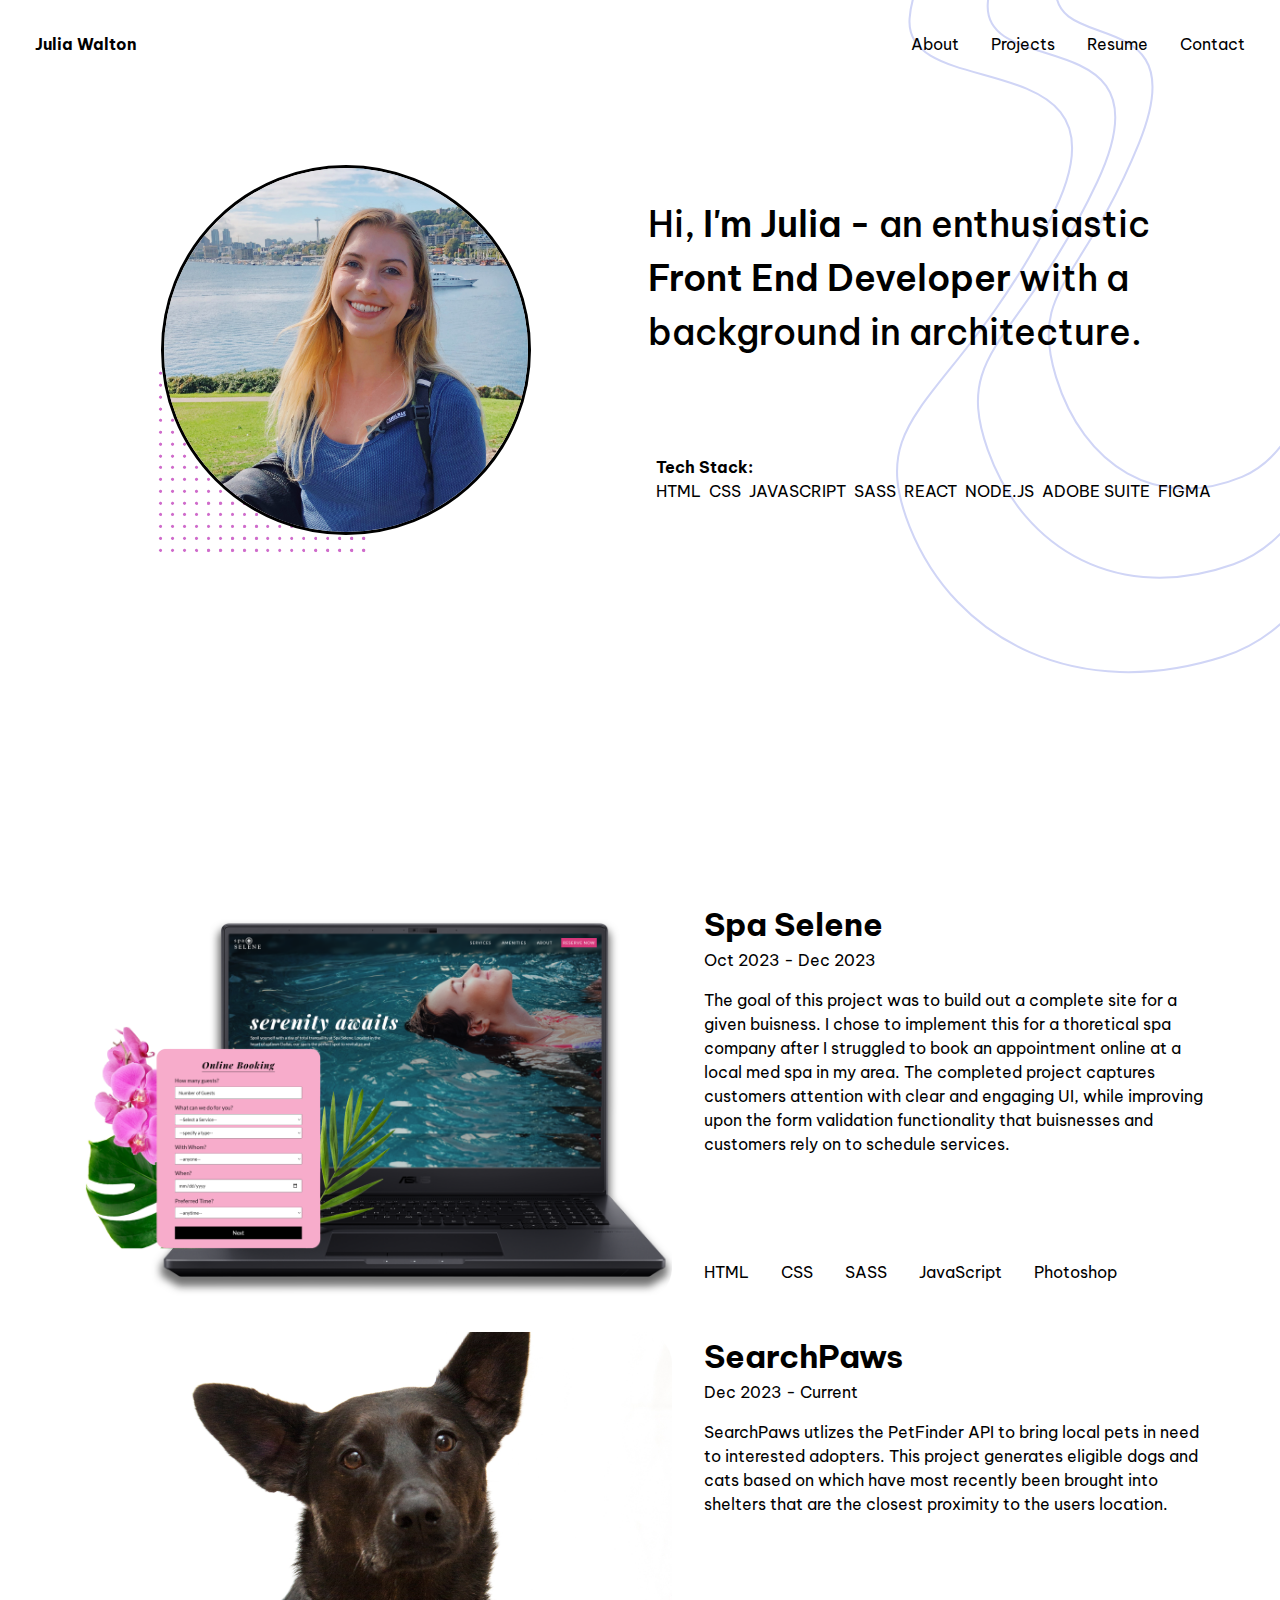
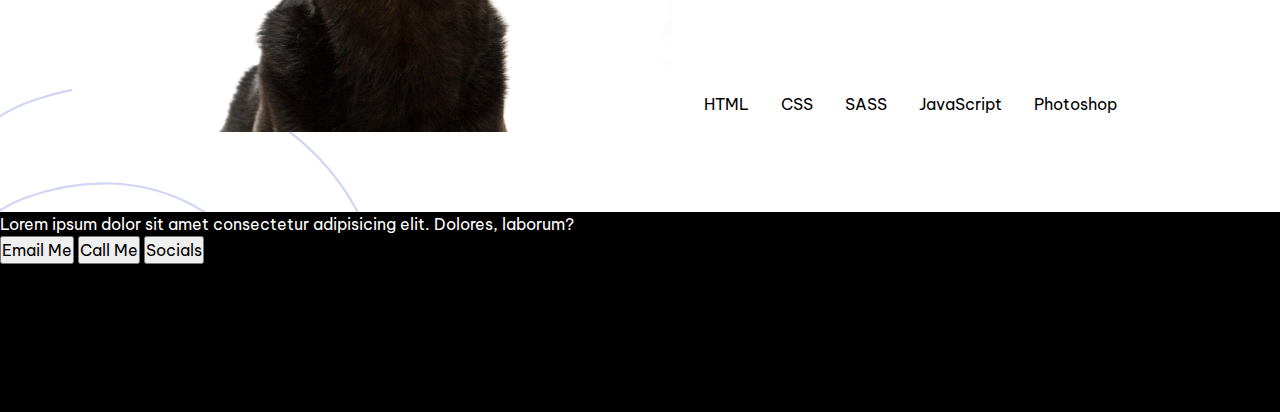
==== index.html @ bb6416da "updates to spa selene" ====
<!DOCTYPE html>
<html lang="en">
<head> 
    <meta charset="UTF-8">
    <meta name="viewport" content="width=device-width, initial-scale=1.0"> 
    <!-- favicon -->
    <link rel="icon"
        href="data:image/svg+xml,<svg xmlns=%22http://www.w3.org/2000/svg%22 viewBox=%220 0 100 100%22><text y=%22.9em%22 font-size=%2290%22>💠</text></svg>">

    <!-- style sheet -->
    <link rel="stylesheet" href="/css/styles.css">

    <!-- google fonts -->
    <link rel="preconnect" href="https://fonts.googleapis.com">
    <link rel="preconnect" href="https://fonts.gstatic.com" crossorigin>
    <link href="https://fonts.googleapis.com/css2?family=Be+Vietnam+Pro:wght@400;500;700&display=swap" rel="stylesheet">

    <!-- javascript -->
    <script defer src="script.js"></script>

    <title>Julia's Portfolio</title>
</head>
<body>
    <article class="welcome">
        <header>
            <section class="nav">
                    <a class="nav__resume-link" href="/index.html">Julia Walton</alt></a>
                    <!-- <nav class="primary-navigation"> -->
                        <ul role="list" class="nav-list">
                            <li><a href="/about.html">About</a></li>
                            <li><a href="/projects.html">Projects</a></li>
                            <li><a href="/resume.html">Resume</a></li>
                            <li><a href="mailto:hiitsjuliaw@gmail.com">Contact</a></li>
                        </ul>
                    <!-- </nav> -->
            </section>
        </header>
            <section class="intro">
                <div class="intro__text-content">
                    <h1 class="title">
                        Hi, <span>I'm Julia - </span>an enthusiastic <span>Front End Developer</span>
                        with a background in architecture.
                    </h1>
                </div>
                        <div class="intro__img">
                            <img class="avatar" src="images/profile-pic.JPG" alt="myavatar"
                            height='100%' width= '100%'>
                        </div>
                        <div class="intro__tech-stack">
                            <p class="sub-title">Tech Stack:</p>
                            <div class="intro__list">
                                <p>HTML</p>
                                <p>CSS</p>
                                <p>JAVASCRIPT</p>
                                <p>SASS</p>
                                <!-- <p>TAILWIND</p> -->
                                <p>REACT</p>
                                <p>NODE.JS</p>
                                <p>ADOBE SUITE</p>
                                <!-- <p>PHOTOSHOP</p>
                                <p>ILLUSTRATOR</p>
                                <p>INDESIGN</p> -->
                                <p>FIGMA</p>
                            </div>
                        </div>
                        <div class="sketch-snip">
                        </div>
                        
            </section>
            <div class="bg-img">
                <img src="images/pattern-bg.png" alt="">
            </div>
    </article>
        <main> 
        <article class="projects">
            <!-- <div class="grid-container"> -->
                    <a class="project one" href="/spa.html">
                        <div class="img-container one">
                            <!-- </a> -->
                        </div>
                        <div class="proj-desc one">
                            <!-- <a href="/spa-selene/spa.html"></a> -->
                            <div class="proj-desc-container">
                                <h2 class="proj-desc-title">Spa Selene</h2>
                                <p class="proj-desc-date">Oct 2023 - Dec 2023</p>
                            </div>
                            <div class="proj-desc-text">
                                <p class="summary">The goal of this project was to build out a complete site for a given buisness. I chose to implement this for a thoretical spa company after I struggled to book an appointment online at a local med spa in my area. The completed project captures customers attention with clear and engaging UI, while improving upon the form validation functionality that buisnesses and customers rely on to schedule services. </p>
                            </div>
                            <div class="proj-desc-tech-stack">
                                <div>HTML</div>
                                <div>CSS</div>
                                <div>SASS</div>
                                <div>JavaScript</div>
                                <div>Photoshop</div>
                            </div>
                        </div>
                    </a>
                <div class="project two">
                    <div class="img-container two">
                        <a href="/spa-selene/spa.html"></a>
                    </div>
                    <div class="proj-desc two">
                        <div class="proj-desc-container">
                            <h2 class="proj-desc-title">SearchPaws</h2>
                            <p class="proj-desc-date">Dec 2023 - Current</p>
                        </div>
                        <div class="proj-desc-text">
                            <p class="summary">SearchPaws utlizes the PetFinder API to bring local pets in need to interested adopters. This project generates eligible dogs and cats based on which have most recently been brought into shelters that are the closest proximity to the users location.
                            </p>
                        </div>
                        <div class="proj-desc-tech-stack">
                            <div>HTML</div>
                            <div>CSS</div>
                            <div>SASS</div>
                            <div>JavaScript</div>
                            <div>Photoshop</div>
                        </div>
                    </div>
                </div>
                <!-- <div class="project three">
                    
                </div>
                <div class="project four">
                </div> -->
            <!-- </div> -->
            </article>
    </main>
    <footer>
        <p>Lorem ipsum dolor sit amet consectetur adipisicing elit. Dolores, laborum?
        </p>
        <button>Email Me</button>
        <button>Call Me</button>
        <button>Socials</button>
    </footer>
    

</body>
</html>
---- css/styles.css ----
/*********************************/
/*********** CSS RESET ***********/
/*********************************/
/* Box sizing rules */
*,
*::before,
*::after {
  box-sizing: border-box;
}

/* Remove default margin and inherit fonts for inputs and buttons */
* {
  margin: 0;
  padding: 0;
  font: inherit;
}

/* Remove list styles on ul, ol elements with a list role, which suggests default styling will be removed */
ul[role=list],
ol[role=list] {
  list-style: none;
}

/* Set core root defaults */
html:focus-within {
  scroll-behavior: smooth;
}

/* Set core html defaults */
html,
body {
  width: 100%;
  margin: 0;
  padding: 0;
  background-size: cover;
  overflow: auto;
}

/* Set core body defaults */
body {
  text-rendering: optimizeSpeed;
  line-height: 1.5;
}

/* A elements that don't have a class get default styles */
a:not([class]) {
  text-decoration-skip-ink: auto;
}

/* Make images easier to work with */
img,
picture {
  width: 100%;
  display: block;
}

/* Remove all animations, transitions and smooth scroll for people that prefer not to see them */
@media (prefers-reduced-motion: reduce) {
  html:focus-within {
    scroll-behavior: auto;
  }
  *,
  *::before,
  *::after {
    animation-duration: 0.01ms !important;
    animation-iteration-count: 1 !important;
    transition-duration: 0.01ms !important;
    scroll-behavior: auto !important;
  }
}
/*********************************/
/************ GENERAL ************/
/*********************************/
body {
  font-family: "Be Vietnam Pro", serif;
  background-image: url("/images/bg-bottom.svg"), url("/images/bg-top.svg");
  background-size: 30%;
  background-position: left bottom, right top;
  background-repeat: no-repeat;
}

.bg-img {
  display: none;
}

/*** Works on common browsers ***/
::selection {
  background-color: rgb(176, 189, 230);
  color: #fff;
}

/*** Mozilla based browsers ***/
::-moz-selection {
  background-color: rgb(176, 189, 230);
  color: #fff;
}

/***For Other Browsers ***/
::-o-selection {
  background-color: rgb(176, 189, 230);
  color: #fff;
}

::-ms-selection {
  background-color: rgb(176, 189, 230);
  color: #fff;
}

/*** For Webkit ***/
::-webkit-selection {
  background-color: rgb(176, 189, 230);
  color: #fff;
}

/*********************************/
/************ WELCOME ************/
/*********************************/
.welcome {
  display: grid;
  grid-template-rows: auto 1fr;
  height: 100vh;
}

.nav {
  display: grid;
  grid-template-columns: 1fr 1fr;
  margin: 2rem 3rem;
  margin-inline: clamp(1rem, 0.6rem + 2vw, 3rem);
}

.nav-list {
  justify-self: flex-end;
  display: flex;
  gap: clamp(0.25rem, 4vw, 2rem);
}

a {
  text-decoration: none;
  color: inherit;
}

.nav__resume-link {
  font-weight: bold;
}

a:hover {
  text-decoration: underline;
}

.intro {
  display: grid;
  gap: 1rem;
  place-items: center;
  margin-top: 3rem;
  margin-top: clamp(3rem, 2.4rem + 3vw, 6rem);
  margin-inline: 2rem;
  margin-inline: clamp(2rem, 1.4rem + 3vw, 5rem);
}

.intro__img {
  max-width: 15.625rem;
  max-width: clamp(15.625rem, 13.125rem + 12.5vw, 28.125rem);
  border: 3px solid rgb(0, 0, 0);
  border-radius: 50%;
  aspect-ratio: 1/1;
  overflow: hidden;
  justify-self: center;
}

.avatar {
  object-fit: cover;
  scale: 1.3;
}

.title {
  font-weight: 500;
  font-size: clamp(2rem, 2.8vw, 3rem);
  text-align: center;
  /* padding-right: clamp(1rem, 3vw, 8rem); */
}

.title span {
  font-weight: 600;
}

.intro__tech-stack {
  margin-top: 1rem;
}

.sub-title {
  text-align: center;
  font-weight: bold;
}

.intro__list {
  display: flex;
  flex-wrap: wrap;
  gap: 0.5rem;
  justify-content: center;
}

@media (min-width: 1230px) {
  .intro {
    /* grid-template-columns: 1fr;
    grid-template-rows: .5fr 1fr;*/
    /* gap: clamp(2rem, 5vw, 5rem);  */
  }
  .intro__img {
    /* margin-left: clamp(2rem, 7vw, 5rem); */
  }
}
@media (min-width: 800px) {
  .intro {
    display: grid;
    grid-template-columns: 1fr 1fr;
    grid-template-rows: auto auto 1fr;
  }
  .intro__img {
    grid-column: 1/2;
    grid-row: 1/3;
  }
  .intro__list, .sub-title, .title {
    justify-content: start;
    text-align: start;
  }
  .bg-img {
    display: block;
    position: absolute;
    top: 200px;
    width: 12.5rem;
    width: clamp(12.5rem, 8.75rem + 18.75vw, 31.25rem);
    z-index: -5;
  }
}
/*********************************/
/************ PROJECTS ***********/
/*********************************/
.projects {
  display: grid;
  place-content: center;
  gap: 2rem;
  margin-inline: 2rem;
  max-width: 1200px;
  margin: 0 auto;
}

.project {
  display: grid;
  grid-template-rows: 400px 1fr;
  gap: 2rem;
  padding-inline: 2rem;
  max-width: 1400px;
}

.img-container.one {
  background-image: url("/images/spa-selene-coverphoto.png");
  width: 100%;
  height: 100%;
  background-position: center;
  background-size: cover;
}

.proj-desc {
  display: grid;
  grid-template-rows: auto auto 1fr auto;
  gap: 1rem;
  align-content: start;
}

.project.one:hover {
  text-decoration: none;
}
.project.one:hover .img-container {
  background-color: rgba(209, 209, 209, 0.2);
  background-blend-mode: multiply;
}
.project.one:hover .proj-desc-title {
  text-decoration: underline;
}

.proj-desc-title {
  font-size: 2rem;
  font-weight: bold;
}

.proj-desc-tech-stack {
  display: flex;
  gap: 2rem;
}

.proj-desc-tech-stack div {
  align-self: end;
}

@media (min-width: 800px) {
  .project {
    max-height: 400px;
    display: grid;
    grid-template-columns: 600px 1fr;
    height: 600px;
    grid-template-rows: 1fr;
  }
}
.img-container.two {
  background-image: url("/images/david-lezcano-m-Doa-GTrUw-unsplash.jpg");
  width: 100%;
  height: 100%;
  background-position: 20% 70%;
}

.img-container {
  background-size: cover;
  border-radius: 2rem;
}

.spa-selene {
  margin: 2rem 6rem;
  display: grid;
  gap: 2rem;
  place-items: center;
  font-size: 1.15rem;
}

.feature-title {
  font-size: 4rem;
  font-weight: bold;
  padding-bottom: 0.5rem;
}

.feature-heading-group {
  text-align: center;
}

.feature-link {
  padding: 0.5rem 1rem;
  background-color: rgb(0, 0, 0);
  border-radius: 0.5rem;
  font-weight: bold;
  color: white;
  letter-spacing: 1px;
}

.feature-link:hover {
  background-color: rgb(176, 189, 230);
  text-decoration: none;
}

.img-container {
  width: 1500px;
  height: 600px;
}

.screenshot-container {
  width: 490px;
  margin-left: 4rem;
  display: flex;
  gap: 1rem;
}

.screenshot-container2 {
  width: 660px;
  margin-left: 4rem;
}

.sketch-container {
  width: 90%;
  height: 150px;
  display: grid;
  gap: 1rem;
  margin: auto;
  grid-template-columns: repeat(6, 1fr);
}

.sketch-container > img {
  max-width: 100%;
  max-height: 100%;
  display: block;
  object-fit: contain;
}

.feature-img {
  width: 100%;
  height: 100%;
  object-fit: contain;
  display: block;
  object-position: center;
}

.feature-screenshot {
  width: 100%;
  height: 100%;
  object-fit: contain;
}

.feature-screenshot1 {
  max-height: 300px;
}

.feature-main-list {
  margin-left: 3rem;
  list-style-type: none;
  font-size: 1.2rem;
  font-weight: bold;
}

.feature-main-list > .feature-sub-list {
  margin-left: 3rem;
}

.feature-sub-list {
  margin-left: 6rem;
  font-size: 1.1rem;
  font-weight: normal;
}

.feature-writeup {
  max-width: 1400px;
  display: grid;
  gap: 2rem;
  background-color: rgba(255, 255, 255, 0.7);
  padding: 1rem 3rem;
}

.feature-heading2 {
  font-size: 2rem;
  font-weight: bold;
}

.feature-heading3 {
  font-size: 1.8rem;
  margin-left: 4rem;
  padding-bottom: 1rem;
}

.feature-desc {
  margin-left: 4rem;
}

.feature-heading4 {
  font-size: 1.5rem;
  margin-left: 1rem;
}

.video-container {
  display: grid;
  justify-content: center;
}

.about {
  max-width: 1200px;
  margin: auto;
  background-color: rgba(255, 255, 255, 0.829);
  color: black;
}

.about-wrapper {
  display: grid;
  gap: 5rem;
  grid-template-columns: 1fr 1fr;
  place-items: center;
}

.about-title {
  font-size: 2.5rem;
  margin-bottom: 1rem;
}

.carousel {
  width: 600px;
  height: 650px;
  position: relative;
}

.carousel ul {
  margin: 0;
  padding: 0;
  list-style-type: none;
}

.slide {
  position: absolute;
  inset: 0;
  opacity: 0;
  transition: 0.4s opacity ease-in-out;
  transition-delay: 0.4s;
}

s .slide > img {
  display: block;
  width: 100%;
  height: 100%;
  object-fit: cover;
  object-position: center;
}

.slide[data-active] {
  opacity: 1;
  z-index: 1;
  transition-delay: 0ms;
}

.carousel-button {
  z-index: 100;
}

.carousel-button:focus,
.carousel-button:hover {
  color: rgb(0, 0, 0);
  background-color: rgba(0, 0, 0, 0.5);
}

.resume {
  display: grid;
  place-items: center;
}

.resume-container {
  width: 700px;
  height: 860px;
}

.resume-img {
  width: 100%;
  height: 100%;
}

.resume .feature-link:hover {
  background-color: rgb(176, 189, 230);
}

footer {
  margin-top: 5rem;
  background-color: black;
  color: white;
  height: 200px;
}/*# sourceMappingURL=styles.css.map */
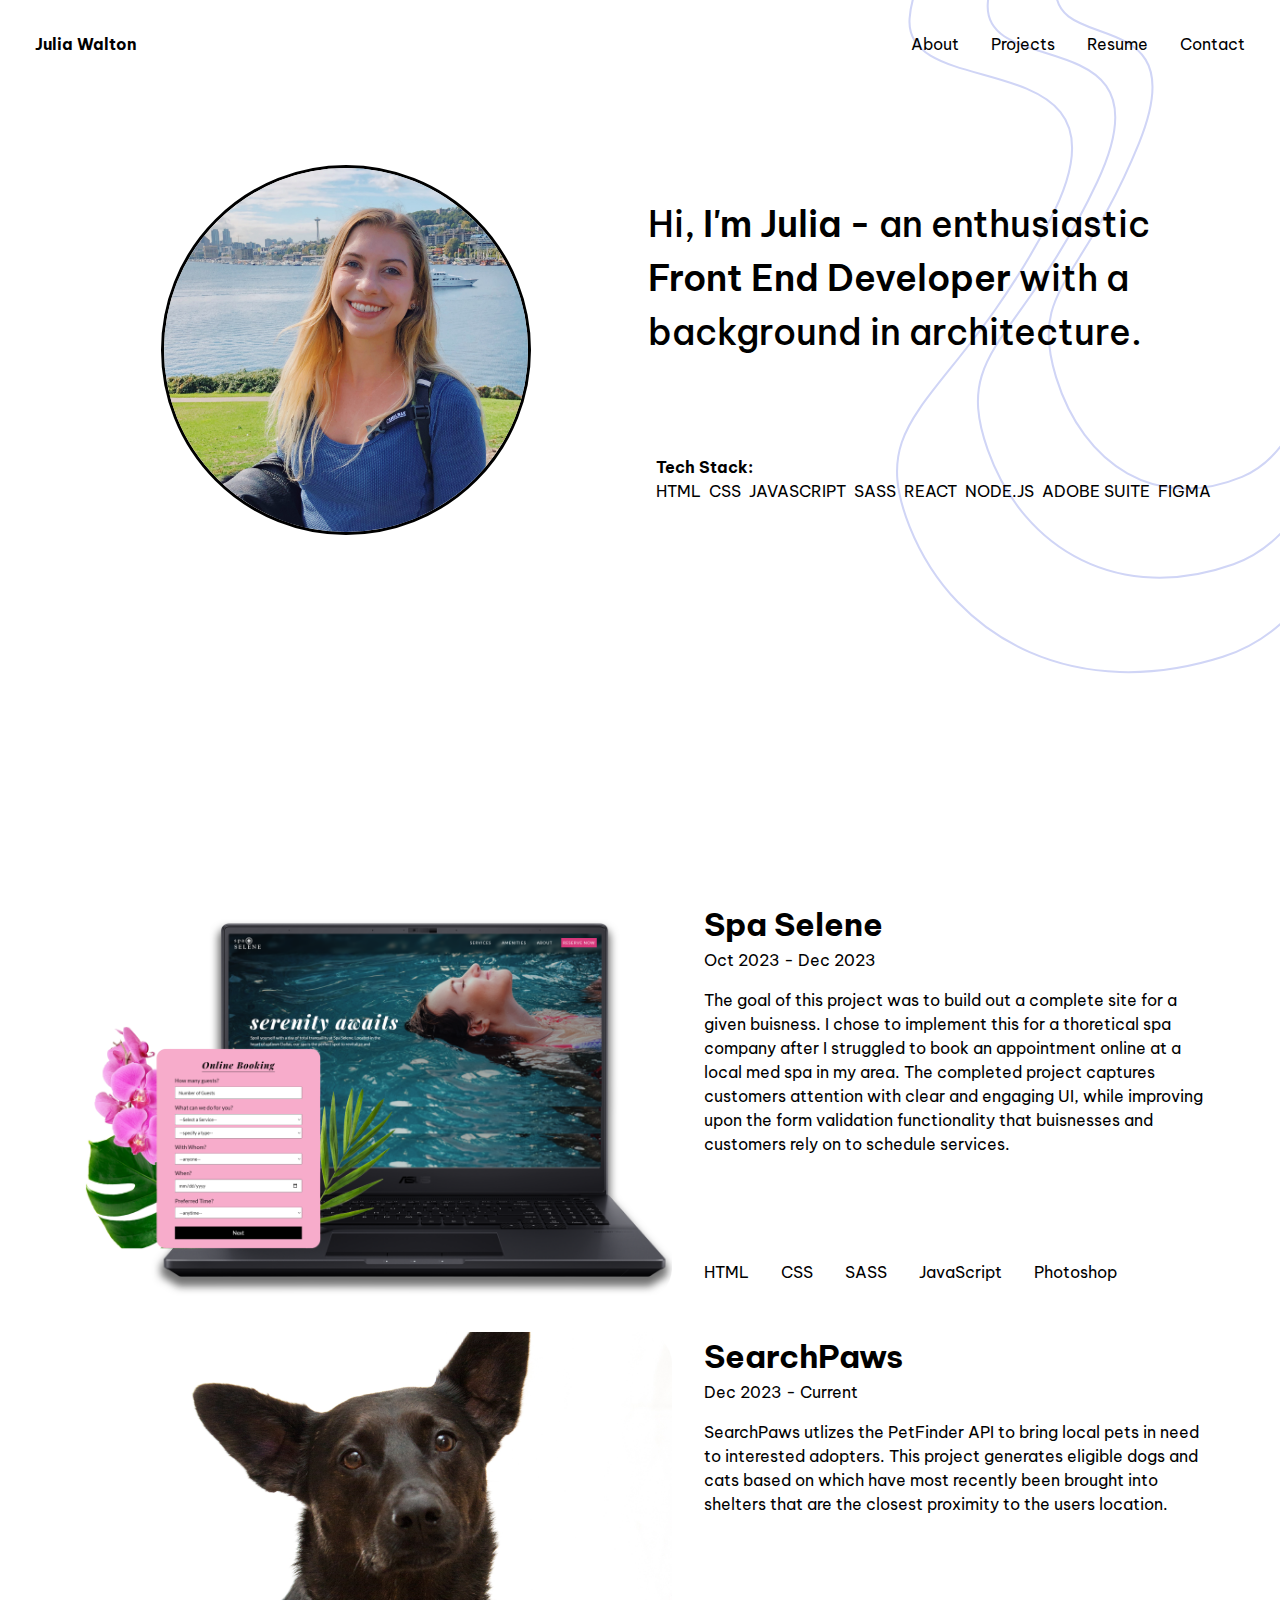
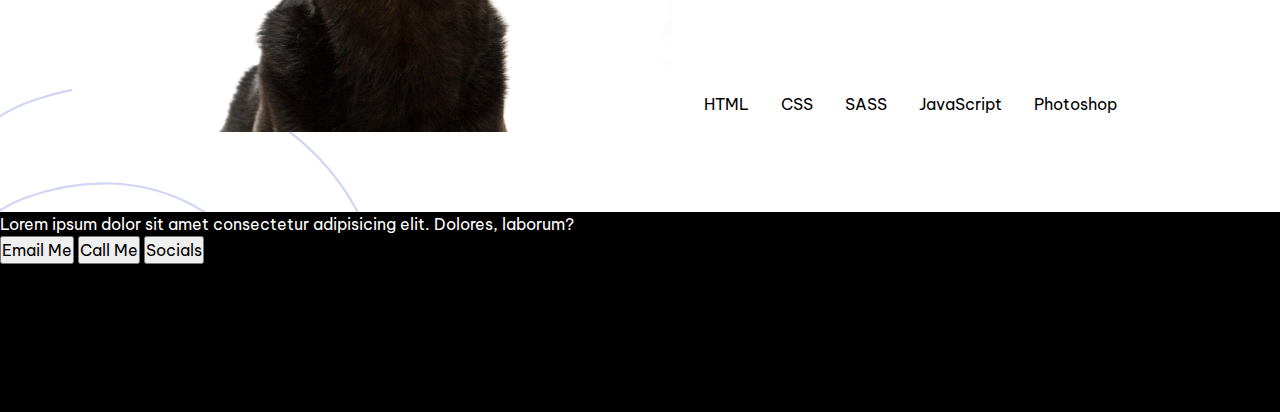
==== commit 02ba2326: "updates to about page" ====
--- a/index.html
+++ b/index.html
@@ -8,7 +8,7 @@
         href="data:image/svg+xml,<svg xmlns=%22http://www.w3.org/2000/svg%22 viewBox=%220 0 100 100%22><text y=%22.9em%22 font-size=%2290%22>💠</text></svg>">
 
     <!-- style sheet -->
-    <link rel="stylesheet" href="/css/styles.css">
+    <link rel="stylesheet" href="css/styles.css">
 
     <!-- google fonts -->
     <link rel="preconnect" href="https://fonts.googleapis.com">
@@ -24,12 +24,12 @@
     <article class="welcome">
         <header>
             <section class="nav">
-                    <a class="nav__resume-link" href="/index.html">Julia Walton</alt></a>
+                    <a class="nav__resume-link" href="index.html">Julia Walton</alt></a>
                     <!-- <nav class="primary-navigation"> -->
                         <ul role="list" class="nav-list">
-                            <li><a href="/about.html">About</a></li>
-                            <li><a href="/projects.html">Projects</a></li>
-                            <li><a href="/resume.html">Resume</a></li>
+                            <li><a href="about.html">About</a></li>
+                            <li><a href="projects.html">Projects</a></li>
+                            <li><a href="resume.html">Resume</a></li>
                             <li><a href="mailto:hiitsjuliaw@gmail.com">Contact</a></li>
                         </ul>
                     <!-- </nav> -->
@@ -68,13 +68,13 @@
                         
             </section>
             <div class="bg-img">
-                <img src="images/pattern-bg.png" alt="">
+                <!-- <img src="images/pattern-bg.png" alt=""> -->
             </div>
     </article>
         <main> 
         <article class="projects">
             <!-- <div class="grid-container"> -->
-                    <a class="project one" href="/spa.html">
+                    <a class="project one" href="spa.html">
                         <div class="img-container one">
                             <!-- </a> -->
                         </div>
@@ -98,7 +98,7 @@
                     </a>
                 <div class="project two">
                     <div class="img-container two">
-                        <a href="/spa-selene/spa.html"></a>
+                        <a href="spa-selene/spa.html"></a>
                     </div>
                     <div class="proj-desc two">
                         <div class="proj-desc-container">
--- a/css/styles.css
+++ b/css/styles.css
@@ -73,7 +73,7 @@
 /*********************************/
 body {
   font-family: "Be Vietnam Pro", serif;
-  background-image: url("/images/bg-bottom.svg"), url("/images/bg-top.svg");
+  background-image: url("../images/bg-bottom.svg"), url("../images/bg-top.svg");
   background-size: 30%;
   background-position: left bottom, right top;
   background-repeat: no-repeat;
@@ -253,7 +253,7 @@
 }
 
 .img-container.one {
-  background-image: url("/images/spa-selene-coverphoto.png");
+  background-image: url("../images/spa-selene-coverphoto.png");
   width: 100%;
   height: 100%;
   background-position: center;
@@ -302,7 +302,7 @@
   }
 }
 .img-container.two {
-  background-image: url("/images/david-lezcano-m-Doa-GTrUw-unsplash.jpg");
+  background-image: url("../images/david-lezcano-m-Doa-GTrUw-unsplash.jpg");
   width: 100%;
   height: 100%;
   background-position: 20% 70%;
@@ -446,6 +446,17 @@
   justify-content: center;
 }
 
+.about-img-container {
+  width: 600px;
+  height: 650px;
+}
+
+.img1 {
+  width: 100%;
+  height: 100%;
+  object-fit: cover;
+}
+
 .about {
   max-width: 1200px;
   margin: auto;
@@ -463,50 +474,6 @@
 .about-title {
   font-size: 2.5rem;
   margin-bottom: 1rem;
-}
-
-.carousel {
-  width: 600px;
-  height: 650px;
-  position: relative;
-}
-
-.carousel ul {
-  margin: 0;
-  padding: 0;
-  list-style-type: none;
-}
-
-.slide {
-  position: absolute;
-  inset: 0;
-  opacity: 0;
-  transition: 0.4s opacity ease-in-out;
-  transition-delay: 0.4s;
-}
-
-s .slide > img {
-  display: block;
-  width: 100%;
-  height: 100%;
-  object-fit: cover;
-  object-position: center;
-}
-
-.slide[data-active] {
-  opacity: 1;
-  z-index: 1;
-  transition-delay: 0ms;
-}
-
-.carousel-button {
-  z-index: 100;
-}
-
-.carousel-button:focus,
-.carousel-button:hover {
-  color: rgb(0, 0, 0);
-  background-color: rgba(0, 0, 0, 0.5);
 }
 
 .resume {
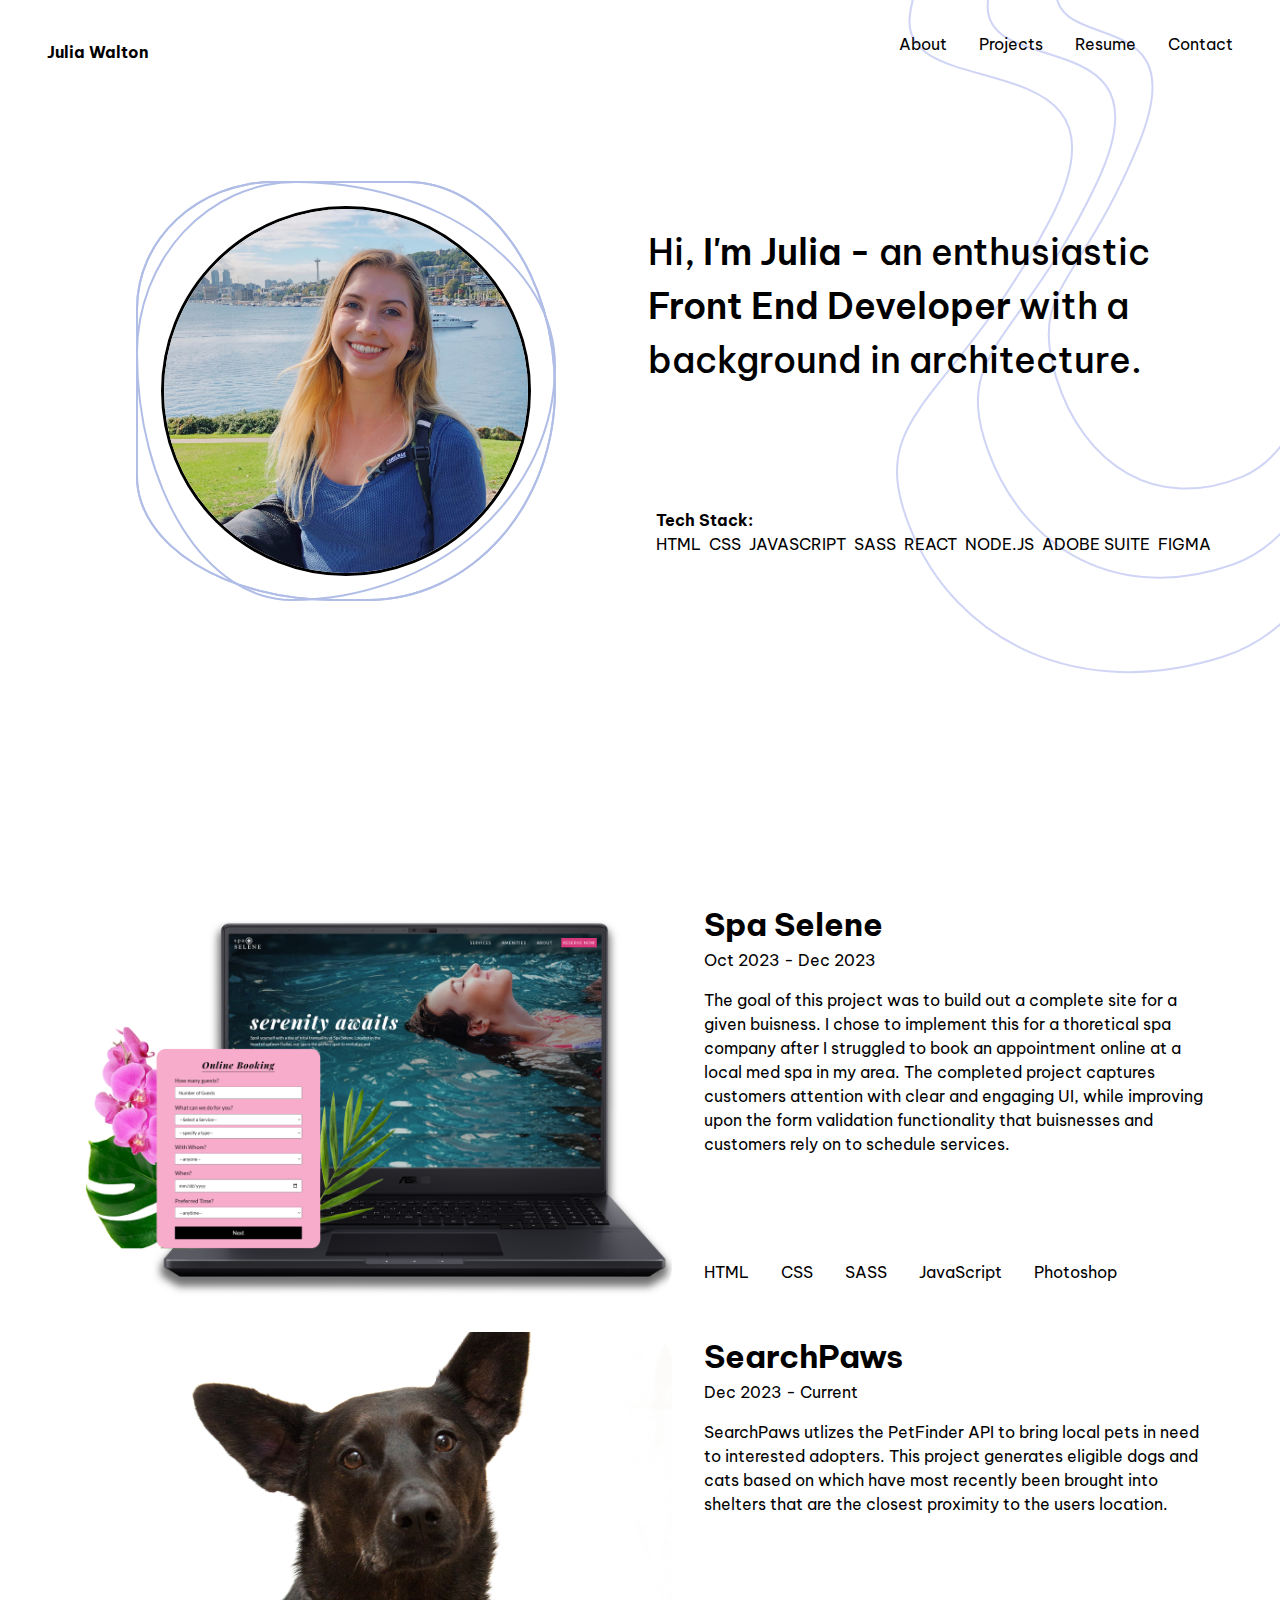
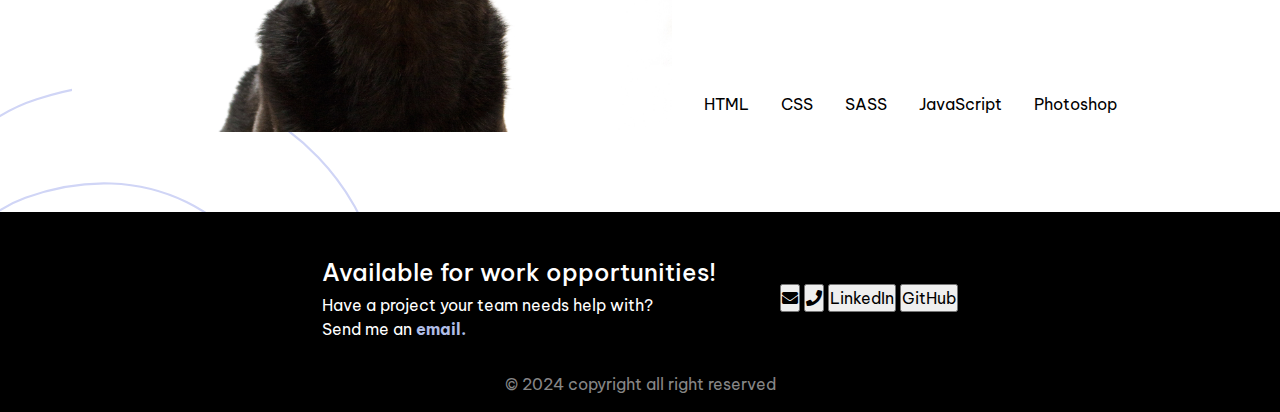
==== commit b500f810: "added footer" ====
--- a/index.html
+++ b/index.html
@@ -6,6 +6,9 @@
     <!-- favicon -->
     <link rel="icon"
         href="data:image/svg+xml,<svg xmlns=%22http://www.w3.org/2000/svg%22 viewBox=%220 0 100 100%22><text y=%22.9em%22 font-size=%2290%22>💠</text></svg>">
+
+    <!-- fontawesome -->
+    <link rel="stylesheet" href="https://cdnjs.cloudflare.com/ajax/libs/font-awesome/5.14.0/css/all.min.css" />
 
     <!-- style sheet -->
     <link rel="stylesheet" href="css/styles.css">
@@ -42,10 +45,15 @@
                         with a background in architecture.
                     </h1>
                 </div>
-                        <div class="intro__img">
+                    <div class="ring">
+                        <i style="--clr:#6699ff;"></i>
+                        <i style="--clr:#050563;"></i>
+                        <i style="--clr:rgb(176, 189, 230);"></i>
+                       <div class="intro__img"> 
                             <img class="avatar" src="images/profile-pic.JPG" alt="myavatar"
                             height='100%' width= '100%'>
                         </div>
+                    </div>
                         <div class="intro__tech-stack">
                             <p class="sub-title">Tech Stack:</p>
                             <div class="intro__list">
@@ -127,11 +135,23 @@
             </article>
     </main>
     <footer>
-        <p>Lorem ipsum dolor sit amet consectetur adipisicing elit. Dolores, laborum?
-        </p>
-        <button>Email Me</button>
-        <button>Call Me</button>
-        <button>Socials</button>
+        <div class="flexbox">
+            <div class="column">
+                <h1 class="title">Available for work opportunities!</h1>
+                <p>Have a project your team needs help with?</p>
+                <p>Send me an <a class="email-me" href="mailto:hiitsjuliaw@gmail.com">email.</a></p>
+            </div>
+            <div class="column">
+                <button><i class="fas fa-envelope"></i></button>
+                <button><i class="fas fa-phone"></i></button>
+                <button>LinkedIn</button>
+                <button>GitHub</button>
+            </div>
+        </div>
+        <!-- <div class="column"> -->
+        <p class="copyright">© 2024 copyright all right reserved</p>
+        <!-- </div> -->
+    
     </footer>
     
 
--- a/css/styles.css
+++ b/css/styles.css
@@ -131,7 +131,7 @@
 .nav-list {
   justify-self: flex-end;
   display: flex;
-  gap: clamp(0.25rem, 4vw, 2rem);
+  gap: clamp(0.25rem, 4vw, 0.5rem);
 }
 
 a {
@@ -139,12 +139,23 @@
   color: inherit;
 }
 
-.nav__resume-link {
-  font-weight: bold;
-}
-
 a:hover {
   text-decoration: underline;
+}
+
+.nav a {
+  padding: 0.5rem 0.75rem;
+}
+
+.nav__resume-link {
+  font-weight: bold;
+}
+
+.nav-list a:hover {
+  text-decoration: none;
+  background-color: black;
+  color: white;
+  border-radius: 0.5rem;
 }
 
 .intro {
@@ -165,6 +176,7 @@
   aspect-ratio: 1/1;
   overflow: hidden;
   justify-self: center;
+  z-index: 3;
 }
 
 .avatar {
@@ -199,23 +211,13 @@
   justify-content: center;
 }
 
-@media (min-width: 1230px) {
-  .intro {
-    /* grid-template-columns: 1fr;
-    grid-template-rows: .5fr 1fr;*/
-    /* gap: clamp(2rem, 5vw, 5rem);  */
-  }
-  .intro__img {
-    /* margin-left: clamp(2rem, 7vw, 5rem); */
-  }
-}
 @media (min-width: 800px) {
   .intro {
     display: grid;
     grid-template-columns: 1fr 1fr;
     grid-template-rows: auto auto 1fr;
   }
-  .intro__img {
+  .ring {
     grid-column: 1/2;
     grid-row: 1/3;
   }
@@ -232,6 +234,58 @@
     z-index: -5;
   }
 }
+.ring {
+  position: relative;
+  width: 420px;
+  height: 420px;
+  display: flex;
+  justify-content: center;
+  align-items: center;
+}
+
+.ring i {
+  position: absolute;
+  inset: 0;
+  border: 2px solid rgb(176, 189, 230);
+  transition: 0.5s;
+}
+
+.ring i:nth-child(1) {
+  border-radius: 38% 62% 63% 37%/41% 44% 56% 59%;
+  animation: animate 6s linear infinite;
+}
+
+.ring i:nth-child(2) {
+  border-radius: 41% 44% 56% 59%/38% 62% 63% 37%;
+  animation: animate 4s linear infinite;
+}
+
+.ring i:nth-child(3) {
+  border-radius: 41% 44% 56% 59%/38% 62% 63% 37%;
+  animation: animate2 10s linear infinite;
+}
+
+.ring:hover i {
+  border: 6px solid var(--clr);
+  filter: drop-shadow(0 0 20px var(--clr));
+}
+
+@keyframes animate {
+  0% {
+    transform: rotate(0deg);
+  }
+  100% {
+    transform: rotate(360deg);
+  }
+}
+@keyframes animate2 {
+  0% {
+    transform: rotate(360deg);
+  }
+  100% {
+    transform: rotate(0deg);
+  }
+}
 /*********************************/
 /************ PROJECTS ***********/
 /*********************************/
@@ -460,7 +514,7 @@
 .about {
   max-width: 1200px;
   margin: auto;
-  background-color: rgba(255, 255, 255, 0.829);
+  background-color: rgb(255, 255, 255);
   color: black;
 }
 
@@ -476,6 +530,10 @@
   margin-bottom: 1rem;
 }
 
+.about-description {
+  padding-bottom: 1rem;
+}
+
 .resume {
   display: grid;
   place-items: center;
@@ -497,7 +555,32 @@
 
 footer {
   margin-top: 5rem;
-  background-color: black;
-  color: white;
+  background-color: rgb(0, 0, 0);
+  color: rgb(255, 255, 255);
   height: 200px;
+  padding: 2rem 3rem 1rem;
+  display: grid;
+}
+
+.flexbox {
+  display: flex;
+  gap: 4rem;
+  justify-content: center;
+  align-items: center;
+}
+
+footer .title {
+  font-size: 1.5rem;
+  padding-bottom: 0.2rem;
+}
+
+.email-me {
+  font-weight: bold;
+  color: rgb(176, 189, 230);
+}
+
+.copyright {
+  color: rgba(255, 255, 255, 0.539);
+  justify-self: center;
+  align-self: end;
 }/*# sourceMappingURL=styles.css.map */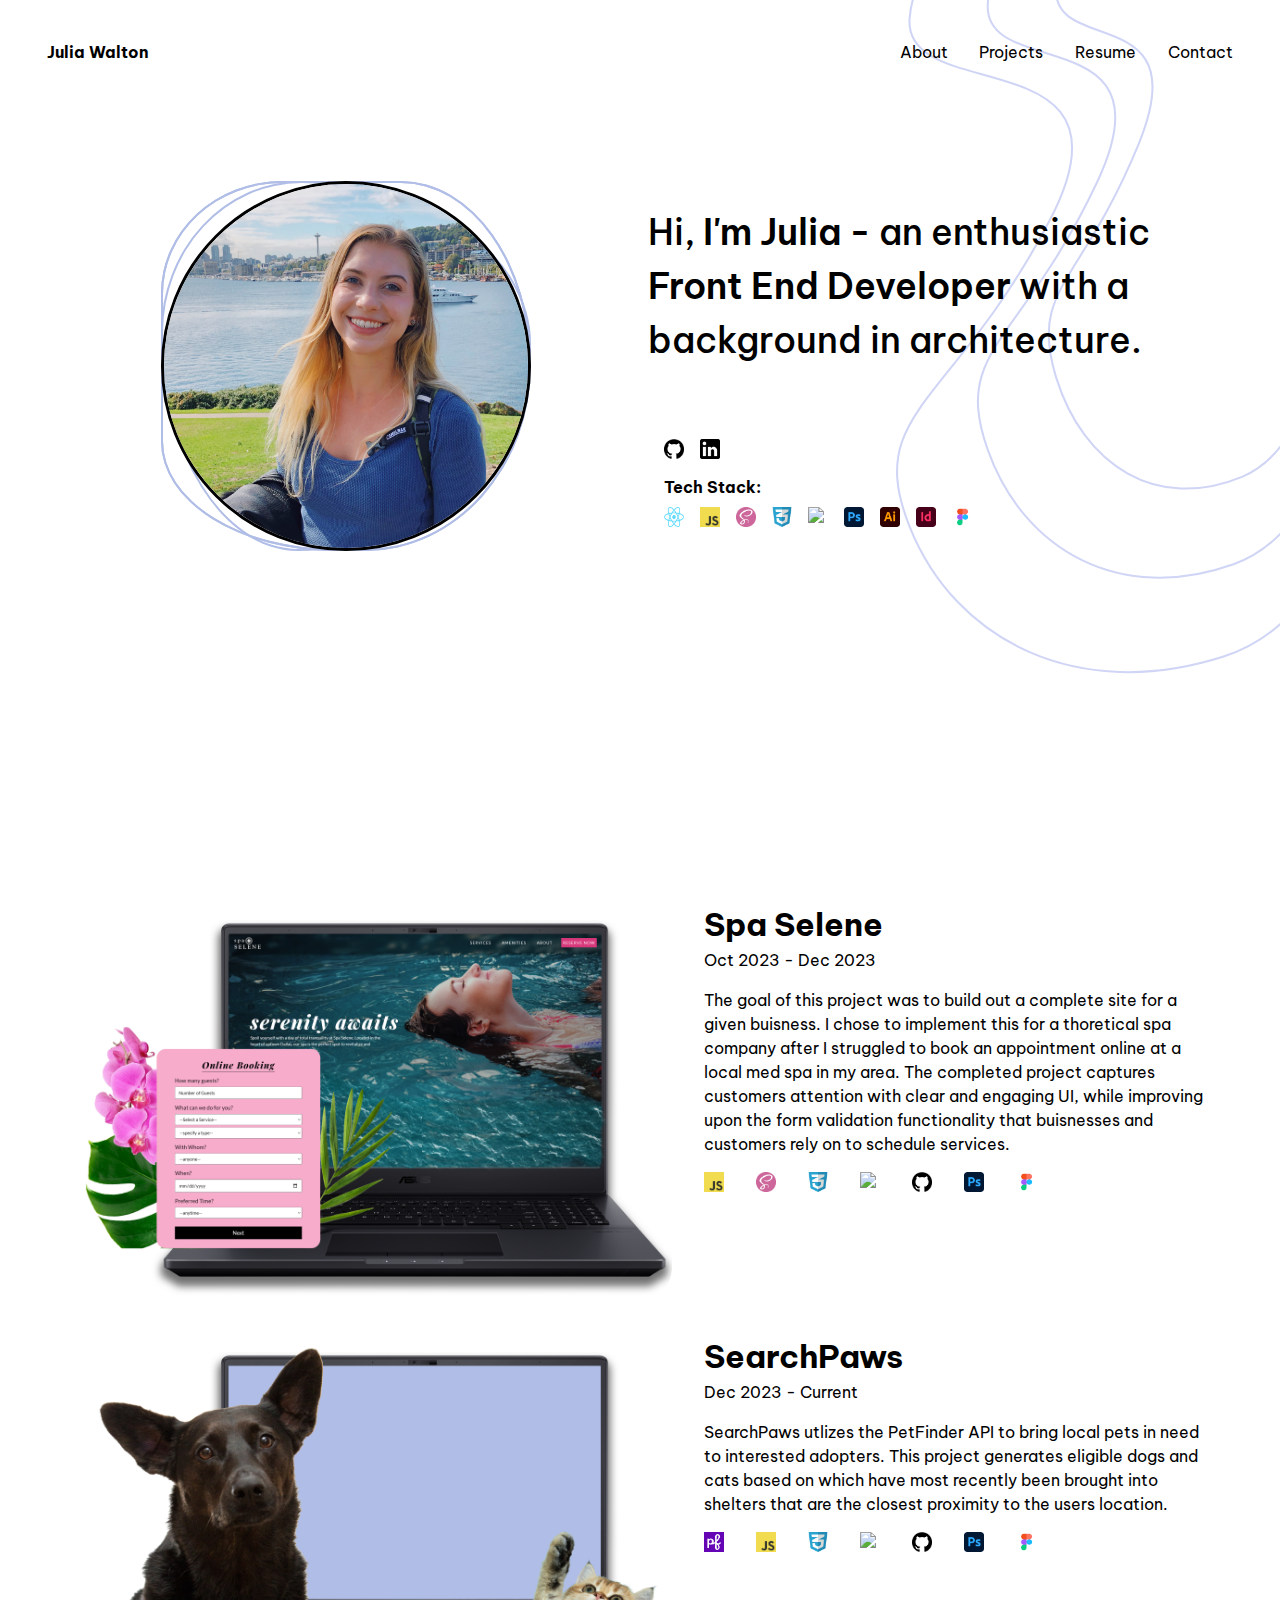
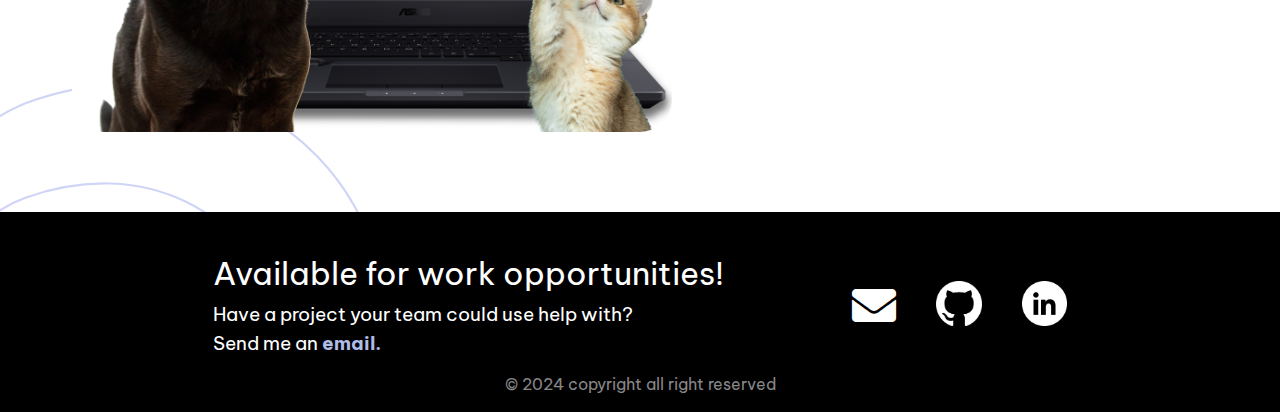
==== commit 7b576cf9: "responsive UI updates" ====
--- a/index.html
+++ b/index.html
@@ -55,21 +55,26 @@
                         </div>
                     </div>
                         <div class="intro__tech-stack">
+                            <div class="intro__list contact">
+                                <a href="https://github.com/JuliaWalton" target="_blank"><img class="icon" src="images/github-logo.png" height="20px" width="20px" alt="github"></a>
+                                <a href="https://www.linkedin.com/in/juliawalton/" target="_blank"><img class="icon" src="images/linkedin-logo.png" height="20px" width="20px" alt="linkedin"></a>
+                            </div>
                             <p class="sub-title">Tech Stack:</p>
                             <div class="intro__list">
-                                <p>HTML</p>
-                                <p>CSS</p>
-                                <p>JAVASCRIPT</p>
-                                <p>SASS</p>
-                                <!-- <p>TAILWIND</p> -->
-                                <p>REACT</p>
-                                <p>NODE.JS</p>
-                                <p>ADOBE SUITE</p>
-                                <!-- <p>PHOTOSHOP</p>
-                                <p>ILLUSTRATOR</p>
-                                <p>INDESIGN</p> -->
-                                <p>FIGMA</p>
+                                <img class="icon" src="images/react-logo.png" height="20px" width="20px" alt="react">
+                                <!-- <img src="images/nodeJS-logo.png" height="30px" width="30px" alt="nodeJS"> -->
+                                <img class="icon" src="images/JavaScript-logo.png" height="20px" width="20px" alt="javascript">
+                                <!-- <img src="images/tailwind-logo.png" height="30px" width="30px" alt="tailwind"> -->
+                                <!-- <img src="images/bootstrap-logo.jpg" height="30px" width="30px" alt="bootstrap"> -->
+                                <img class="icon" src="images/sass-logo.png" height="20px" width="20px" alt="sass">
+                                <img class="icon" src="images/css3_shield.png" height="20px" width="20px" alt="css3">
+                                <img class="icon" src="images/HTML5_shield.svg" height="20px" width="20px" alt="html5">
+                                <img class="icon" src="images/photoshop-logo.png" height="20px" width="20px" alt="adobe photoshop">
+                                <img class="icon" src="images/illustrator-logo.png" height="20px" width="20px" alt="adobe illustrator">
+                                <img class="icon" src="images/indesign-logo.png" height="20px" width="20px" alt="adobe indesign">
+                                <img class="icon" src="images/Figma-logo.png" height="20px" width="10px" alt="figma">
                             </div>
+                            
                         </div>
                         <div class="sketch-snip">
                         </div>
@@ -96,11 +101,13 @@
                                 <p class="summary">The goal of this project was to build out a complete site for a given buisness. I chose to implement this for a thoretical spa company after I struggled to book an appointment online at a local med spa in my area. The completed project captures customers attention with clear and engaging UI, while improving upon the form validation functionality that buisnesses and customers rely on to schedule services. </p>
                             </div>
                             <div class="proj-desc-tech-stack">
-                                <div>HTML</div>
-                                <div>CSS</div>
-                                <div>SASS</div>
-                                <div>JavaScript</div>
-                                <div>Photoshop</div>
+                                <img class="icon" src="images/JavaScript-logo.png" height="20px" width="20px" alt="javascript">
+                                <img class="icon" src="images/sass-logo.png" height="20px" width="20px" alt="sass">
+                                <img class="icon" src="images/css3_shield.png" height="20px" width="20px" alt="css3">
+                                <img class="icon" src="images/HTML5_shield.svg" height="20px" width="20px" alt="html5">
+                                <img class="icon" src="images/github-logo.png" height="20px" width="20px" alt="github">
+                                <img class="icon" src="images/photoshop-logo.png" height="20px" width="20px" alt="adobe photoshop">
+                                <img class="icon" src="images/Figma-logo.png" height="20px" width="10px" alt="figma">
                             </div>
                         </div>
                     </a>
@@ -118,11 +125,13 @@
                             </p>
                         </div>
                         <div class="proj-desc-tech-stack">
-                            <div>HTML</div>
-                            <div>CSS</div>
-                            <div>SASS</div>
-                            <div>JavaScript</div>
-                            <div>Photoshop</div>
+                            <img class="icon" src="images/petfinder-logo.png" height="20px" width="20px" alt="sass">
+                            <img class="icon" src="images/JavaScript-logo.png" height="20px" width="20px" alt="javascript">
+                            <img class="icon" src="images/css3_shield.png" height="20px" width="20px" alt="css3">
+                            <img class="icon" src="images/HTML5_shield.svg" height="20px" width="20px" alt="html5">
+                            <img class="icon" src="images/github-logo.png" height="20px" width="20px" alt="github">
+                            <img class="icon" src="images/photoshop-logo.png" height="20px" width="20px" alt="adobe photoshop">
+                            <img class="icon" src="images/Figma-logo.png" height="20px" width="10px" alt="figma">
                         </div>
                     </div>
                 </div>
@@ -135,17 +144,17 @@
             </article>
     </main>
     <footer>
-        <div class="flexbox">
-            <div class="column">
-                <h1 class="title">Available for work opportunities!</h1>
-                <p>Have a project your team needs help with?</p>
+        <div class="footer-container">
+            <div class="footer-text">
+                <h1 class="footer-title">Available for work opportunities!</h1>
+                <p>Have a project your team could use help with?</p>
                 <p>Send me an <a class="email-me" href="mailto:hiitsjuliaw@gmail.com">email.</a></p>
             </div>
-            <div class="column">
-                <button><i class="fas fa-envelope"></i></button>
-                <button><i class="fas fa-phone"></i></button>
-                <button>LinkedIn</button>
-                <button>GitHub</button>
+            <div class="footer-icons">
+                <a href="mailto:hiitsjuliaw@gmail.com"><i class="fas fa-envelope"></i></a>
+                <!-- <button><i class="fas fa-phone"></i></button> -->
+                <a href="https://github.com/JuliaWalton" target="_blank"><img class="icon" src="images/github-logo-white.png" height="45px" width="45px" alt="github"></a>
+                <a href="https://www.linkedin.com/in/juliawalton/" target="_blank"><img class="icon" src="images/linkedin-logo-white.png" height="45px" width="45px" alt="linkedin"></a>
             </div>
         </div>
         <!-- <div class="column"> -->
--- a/css/styles.css
+++ b/css/styles.css
@@ -124,14 +124,15 @@
 .nav {
   display: grid;
   grid-template-columns: 1fr 1fr;
-  margin: 2rem 3rem;
+  margin-block: 2rem;
   margin-inline: clamp(1rem, 0.6rem + 2vw, 3rem);
 }
 
 .nav-list {
   justify-self: flex-end;
+  align-self: center;
   display: flex;
-  gap: clamp(0.25rem, 4vw, 0.5rem);
+  gap: clamp(0rem, -0.16rem + 0.8vw, 0.8rem);
 }
 
 a {
@@ -149,6 +150,7 @@
 
 .nav__resume-link {
   font-weight: bold;
+  justify-self: start;
 }
 
 .nav-list a:hover {
@@ -196,7 +198,8 @@
 }
 
 .intro__tech-stack {
-  margin-top: 1rem;
+  margin-inline: 1rem;
+  justify-self: center;
 }
 
 .sub-title {
@@ -206,9 +209,17 @@
 
 .intro__list {
   display: flex;
-  flex-wrap: wrap;
-  gap: 0.5rem;
+  gap: 1rem;
   justify-content: center;
+  padding-top: 0.5rem;
+}
+
+.contact {
+  padding-bottom: 1rem;
+}
+
+.icon {
+  max-width: 20px;
 }
 
 @media (min-width: 800px) {
@@ -220,6 +231,9 @@
   .ring {
     grid-column: 1/2;
     grid-row: 1/3;
+  }
+  .intro__tech-stack {
+    justify-self: start;
   }
   .intro__list, .sub-title, .title {
     justify-content: start;
@@ -236,8 +250,8 @@
 }
 .ring {
   position: relative;
-  width: 420px;
-  height: 420px;
+  width: clamp(15.625rem, 13.125rem + 12.5vw, 28.125rem);
+  height: clamp(15.625rem, 13.125rem + 12.5vw, 28.125rem);
   display: flex;
   justify-content: center;
   align-items: center;
@@ -319,16 +333,18 @@
   grid-template-rows: auto auto 1fr auto;
   gap: 1rem;
   align-content: start;
-}
-
-.project.one:hover {
+  background-color: rgb(255, 255, 255);
+  border-radius: 2rem;
+}
+
+.project:hover {
   text-decoration: none;
 }
-.project.one:hover .img-container {
+.project:hover .img-container {
   background-color: rgba(209, 209, 209, 0.2);
   background-blend-mode: multiply;
 }
-.project.one:hover .proj-desc-title {
+.project:hover .proj-desc-title {
   text-decoration: underline;
 }
 
@@ -344,6 +360,10 @@
 
 .proj-desc-tech-stack div {
   align-self: end;
+}
+
+.proj-desc-tech-stack img {
+  max-width: 20px;
 }
 
 @media (min-width: 800px) {
@@ -356,7 +376,7 @@
   }
 }
 .img-container.two {
-  background-image: url("../images/david-lezcano-m-Doa-GTrUw-unsplash.jpg");
+  background-image: url("../images/searchPaws-coverphoto.png");
   width: 100%;
   height: 100%;
   background-position: 20% 70%;
@@ -365,6 +385,10 @@
 .img-container {
   background-size: cover;
   border-radius: 2rem;
+}
+
+.page {
+  margin-bottom: 5rem;
 }
 
 .spa-selene {
@@ -501,8 +525,8 @@
 }
 
 .about-img-container {
-  width: 600px;
-  height: 650px;
+  width: clamp(18.75rem, 15rem + 18.75vw, 37.5rem);
+  height: clamp(21.875rem, 18.125rem + 18.75vw, 40.625rem);
 }
 
 .img1 {
@@ -516,13 +540,15 @@
   margin: auto;
   background-color: rgb(255, 255, 255);
   color: black;
+  margin-bottom: 3rem;
 }
 
 .about-wrapper {
   display: grid;
-  gap: 5rem;
+  gap: clamp(1rem, 0.6rem + 2vw, 3rem);
   grid-template-columns: 1fr 1fr;
   place-items: center;
+  margin: 2rem;
 }
 
 .about-title {
@@ -532,6 +558,28 @@
 
 .about-description {
   padding-bottom: 1rem;
+}
+
+.about-txt-container {
+  padding-inline: 2rem;
+}
+
+@media (max-width: 1000px) {
+  .about-wrapper {
+    grid-template-columns: 1fr;
+    grid-template-rows: auto 1fr;
+  }
+  .about-img-container {
+    width: 80%;
+    height: 350px;
+  }
+  .about-txt-container {
+    max-width: 80%;
+    padding-inline: 0rem;
+  }
+}
+.bold-txt {
+  font-weight: bold;
 }
 
 .resume {
@@ -558,29 +606,49 @@
   background-color: rgb(0, 0, 0);
   color: rgb(255, 255, 255);
   height: 200px;
-  padding: 2rem 3rem 1rem;
-  display: grid;
-}
-
-.flexbox {
+  padding-block: 2rem 1rem;
+  display: grid;
+}
+
+.footer-container {
   display: flex;
-  gap: 4rem;
+  gap: 8rem;
   justify-content: center;
   align-items: center;
 }
 
-footer .title {
-  font-size: 1.5rem;
+footer .footer-title {
+  font-size: 2rem;
   padding-bottom: 0.2rem;
 }
 
 .email-me {
   font-weight: bold;
   color: rgb(176, 189, 230);
+}
+
+.footer-text p {
+  font-size: 1.2rem;
+}
+
+.footer-icons {
+  display: flex;
+  gap: 2.5rem;
+  align-items: center;
 }
 
 .copyright {
   color: rgba(255, 255, 255, 0.539);
   justify-self: center;
   align-self: end;
+}
+
+.footer-icons a > .icon {
+  max-width: 60px;
+}
+
+.footer-icons i {
+  color: white;
+  font-size: 2.75rem;
+  margin-top: 5px;
 }/*# sourceMappingURL=styles.css.map */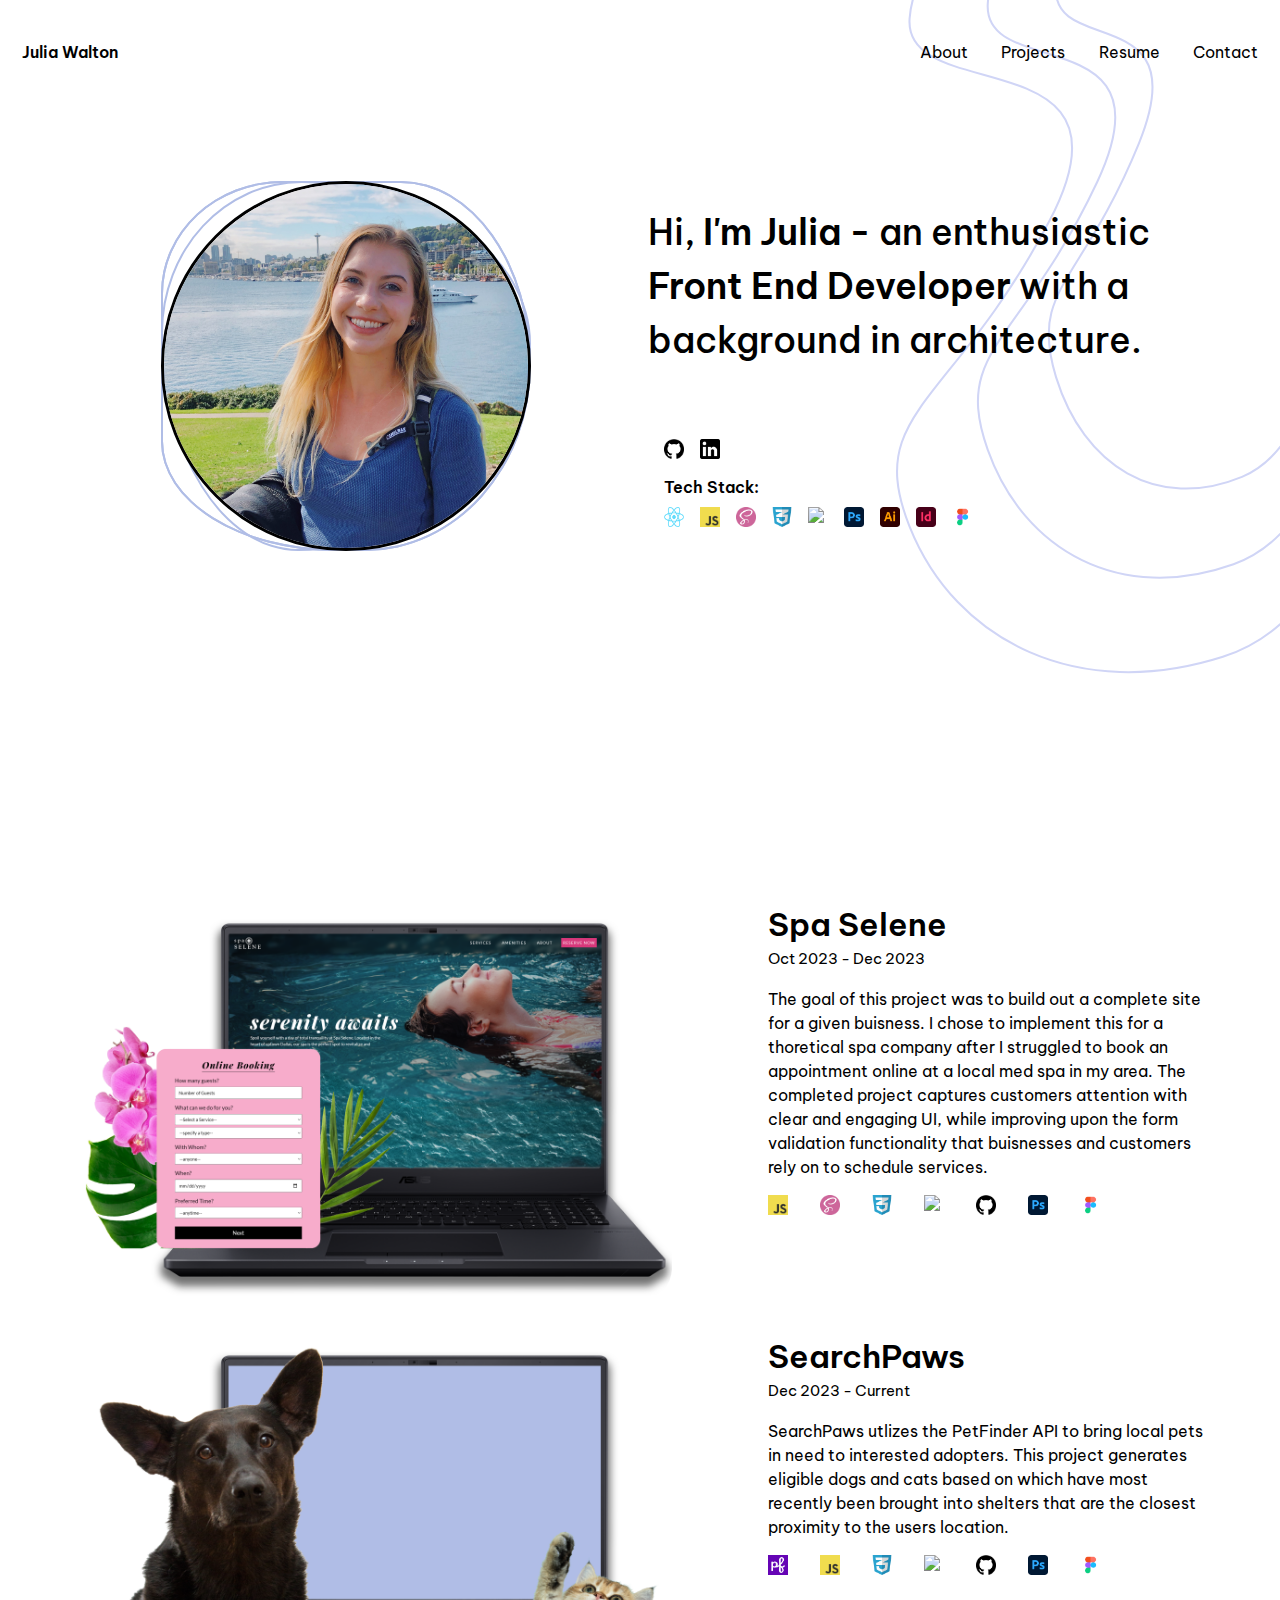
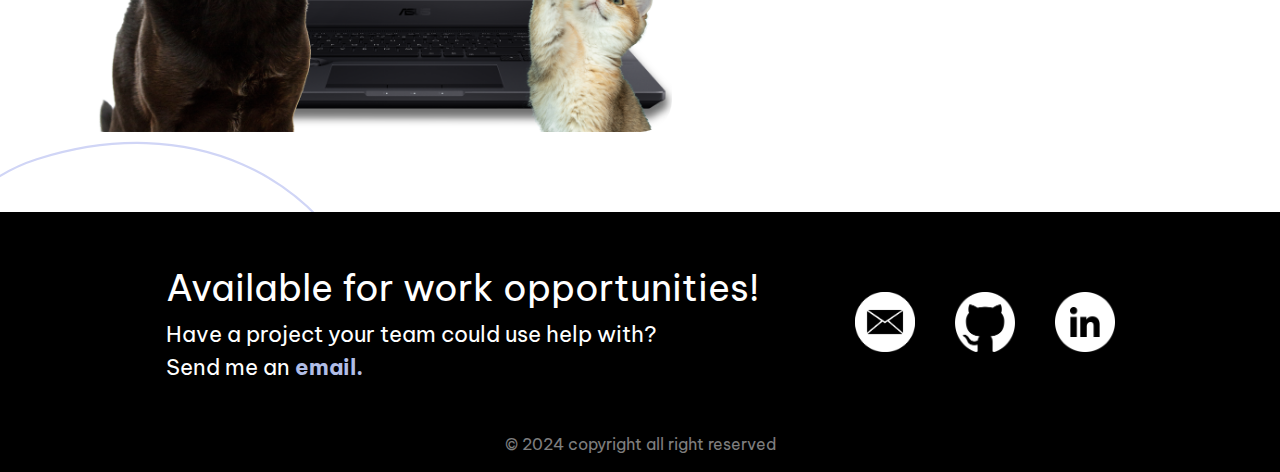
==== commit b835ba0d: "file cleanup" ====
--- a/index.html
+++ b/index.html
@@ -1,66 +1,58 @@
 <!DOCTYPE html>
-<html lang="en">
+<html lang="en-US">
 <head> 
     <meta charset="UTF-8">
     <meta name="viewport" content="width=device-width, initial-scale=1.0"> 
     <!-- favicon -->
     <link rel="icon"
         href="data:image/svg+xml,<svg xmlns=%22http://www.w3.org/2000/svg%22 viewBox=%220 0 100 100%22><text y=%22.9em%22 font-size=%2290%22>💠</text></svg>">
-
     <!-- fontawesome -->
     <link rel="stylesheet" href="https://cdnjs.cloudflare.com/ajax/libs/font-awesome/5.14.0/css/all.min.css" />
-
     <!-- style sheet -->
     <link rel="stylesheet" href="css/styles.css">
-
     <!-- google fonts -->
     <link rel="preconnect" href="https://fonts.googleapis.com">
     <link rel="preconnect" href="https://fonts.gstatic.com" crossorigin>
     <link href="https://fonts.googleapis.com/css2?family=Be+Vietnam+Pro:wght@400;500;700&display=swap" rel="stylesheet">
-
     <!-- javascript -->
     <script defer src="script.js"></script>
-
     <title>Julia's Portfolio</title>
 </head>
 <body>
     <article class="welcome">
         <header>
-            <section class="nav">
-                    <a class="nav__resume-link" href="index.html">Julia Walton</alt></a>
-                    <!-- <nav class="primary-navigation"> -->
-                        <ul role="list" class="nav-list">
-                            <li><a href="about.html">About</a></li>
-                            <li><a href="projects.html">Projects</a></li>
-                            <li><a href="resume.html">Resume</a></li>
-                            <li><a href="mailto:hiitsjuliaw@gmail.com">Contact</a></li>
-                        </ul>
-                    <!-- </nav> -->
-            </section>
+            <nav>
+                <a class="home" href="index.html">Julia Walton</a>
+                <ul class="nav-links">
+                    <li><a href="about.html">About</a></li>
+                    <li><a href="projects.html">Projects</a></li>
+                    <li><a href="resume.html">Resume</a></li>
+                    <li><a href="mailto:hiitsjuliaw@gmail.com">Contact</a></li>
+                </ul>
+            </nav>
         </header>
             <section class="intro">
-                <div class="intro__text-content">
-                    <h1 class="title">
-                        Hi, <span>I'm Julia - </span>an enthusiastic <span>Front End Developer</span>
-                        with a background in architecture.
+                <div class="intro-text-content">
+                    <h1 class="intro-title title">
+                        Hi, <span>I'm Julia - </span>an enthusiastic <span>Front End Developer</span> with a background in architecture.
                     </h1>
                 </div>
                     <div class="ring">
                         <i style="--clr:#6699ff;"></i>
                         <i style="--clr:#050563;"></i>
-                        <i style="--clr:rgb(176, 189, 230);"></i>
-                       <div class="intro__img"> 
-                            <img class="avatar" src="images/profile-pic.JPG" alt="myavatar"
+                        <i style="--clr:#b0bde6;"></i>
+                        <div class="intro-img"> 
+                            <img class="avatar" src="images/profile-pic.JPG" alt="profile picture"
                             height='100%' width= '100%'>
                         </div>
                     </div>
-                        <div class="intro__tech-stack">
-                            <div class="intro__list contact">
+                        <div class="intro-tech-stack">
+                            <div class="intro-icons contact">
                                 <a href="https://github.com/JuliaWalton" target="_blank"><img class="icon" src="images/github-logo.png" height="20px" width="20px" alt="github"></a>
                                 <a href="https://www.linkedin.com/in/juliawalton/" target="_blank"><img class="icon" src="images/linkedin-logo.png" height="20px" width="20px" alt="linkedin"></a>
                             </div>
                             <p class="sub-title">Tech Stack:</p>
-                            <div class="intro__list">
+                            <div class="intro-icons">
                                 <img class="icon" src="images/react-logo.png" height="20px" width="20px" alt="react">
                                 <!-- <img src="images/nodeJS-logo.png" height="30px" width="30px" alt="nodeJS"> -->
                                 <img class="icon" src="images/JavaScript-logo.png" height="20px" width="20px" alt="javascript">
@@ -72,27 +64,18 @@
                                 <img class="icon" src="images/photoshop-logo.png" height="20px" width="20px" alt="adobe photoshop">
                                 <img class="icon" src="images/illustrator-logo.png" height="20px" width="20px" alt="adobe illustrator">
                                 <img class="icon" src="images/indesign-logo.png" height="20px" width="20px" alt="adobe indesign">
-                                <img class="icon" src="images/Figma-logo.png" height="20px" width="10px" alt="figma">
+                                <img class="icon" src="images/Figma-logo.png" height="20px" width="20px" alt="figma">
                             </div>
-                            
                         </div>
-                        <div class="sketch-snip">
-                        </div>
-                        
             </section>
-            <div class="bg-img">
-                <!-- <img src="images/pattern-bg.png" alt=""> -->
-            </div>
+            <div class="bg-img"></div>
     </article>
-        <main> 
+    <main> 
         <article class="projects">
-            <!-- <div class="grid-container"> -->
                     <a class="project one" href="spa.html">
-                        <div class="img-container one">
-                            <!-- </a> -->
+                        <div class="proj-img-container one">
                         </div>
                         <div class="proj-desc one">
-                            <!-- <a href="/spa-selene/spa.html"></a> -->
                             <div class="proj-desc-container">
                                 <h2 class="proj-desc-title">Spa Selene</h2>
                                 <p class="proj-desc-date">Oct 2023 - Dec 2023</p>
@@ -107,40 +90,34 @@
                                 <img class="icon" src="images/HTML5_shield.svg" height="20px" width="20px" alt="html5">
                                 <img class="icon" src="images/github-logo.png" height="20px" width="20px" alt="github">
                                 <img class="icon" src="images/photoshop-logo.png" height="20px" width="20px" alt="adobe photoshop">
-                                <img class="icon" src="images/Figma-logo.png" height="20px" width="10px" alt="figma">
+                                <img class="icon" src="images/Figma-logo.png" height="20px" width="20px" alt="figma">
                             </div>
                         </div>
                     </a>
-                <div class="project two">
-                    <div class="img-container two">
-                        <a href="spa-selene/spa.html"></a>
-                    </div>
-                    <div class="proj-desc two">
-                        <div class="proj-desc-container">
-                            <h2 class="proj-desc-title">SearchPaws</h2>
-                            <p class="proj-desc-date">Dec 2023 - Current</p>
+                    <a class="project two" href="spa.html">
+                        <div class="proj-img-container two">
                         </div>
-                        <div class="proj-desc-text">
-                            <p class="summary">SearchPaws utlizes the PetFinder API to bring local pets in need to interested adopters. This project generates eligible dogs and cats based on which have most recently been brought into shelters that are the closest proximity to the users location.
-                            </p>
+                        <div class="proj-desc two">
+                            <div class="proj-desc-container">
+                                <h2 class="proj-desc-title">SearchPaws</h2>
+                                <p class="proj-desc-date">Dec 2023 - Current</p>
+                            </div>
+                            <div class="proj-desc-text">
+                                <p class="summary">SearchPaws utlizes the PetFinder API to bring local pets in need to interested adopters. This project generates eligible
+                                dogs and cats based on which have most recently been brought into shelters that are the closest proximity to the users
+                                location.</p>
+                            </div>
+                            <div class="proj-desc-tech-stack">
+                                <img class="icon" src="images/petfinder-logo.png" height="20px" width="20px" alt="sass">
+                                <img class="icon" src="images/JavaScript-logo.png" height="20px" width="20px" alt="javascript">
+                                <img class="icon" src="images/css3_shield.png" height="20px" width="20px" alt="css3">
+                                <img class="icon" src="images/HTML5_shield.svg" height="20px" width="20px" alt="html5">
+                                <img class="icon" src="images/github-logo.png" height="20px" width="20px" alt="github">
+                                <img class="icon" src="images/photoshop-logo.png" height="20px" width="20px" alt="adobe photoshop">
+                                <img class="icon" src="images/Figma-logo.png" height="20px" width="20px" alt="figma">
+                            </div>
                         </div>
-                        <div class="proj-desc-tech-stack">
-                            <img class="icon" src="images/petfinder-logo.png" height="20px" width="20px" alt="sass">
-                            <img class="icon" src="images/JavaScript-logo.png" height="20px" width="20px" alt="javascript">
-                            <img class="icon" src="images/css3_shield.png" height="20px" width="20px" alt="css3">
-                            <img class="icon" src="images/HTML5_shield.svg" height="20px" width="20px" alt="html5">
-                            <img class="icon" src="images/github-logo.png" height="20px" width="20px" alt="github">
-                            <img class="icon" src="images/photoshop-logo.png" height="20px" width="20px" alt="adobe photoshop">
-                            <img class="icon" src="images/Figma-logo.png" height="20px" width="10px" alt="figma">
-                        </div>
-                    </div>
-                </div>
-                <!-- <div class="project three">
-                    
-                </div>
-                <div class="project four">
-                </div> -->
-            <!-- </div> -->
+                    </a>
             </article>
     </main>
     <footer>
@@ -151,18 +128,12 @@
                 <p>Send me an <a class="email-me" href="mailto:hiitsjuliaw@gmail.com">email.</a></p>
             </div>
             <div class="footer-icons">
-                <a href="mailto:hiitsjuliaw@gmail.com"><i class="fas fa-envelope"></i></a>
-                <!-- <button><i class="fas fa-phone"></i></button> -->
-                <a href="https://github.com/JuliaWalton" target="_blank"><img class="icon" src="images/github-logo-white.png" height="45px" width="45px" alt="github"></a>
-                <a href="https://www.linkedin.com/in/juliawalton/" target="_blank"><img class="icon" src="images/linkedin-logo-white.png" height="45px" width="45px" alt="linkedin"></a>
+                <a href="mailto:hiitsjuliaw@gmail.com"><img class="icon" src="images/email-icon.png" height="100%" width="100%" alt="email"></a>
+                <a href="https://github.com/JuliaWalton" target="_blank"><img class="icon" src="images/github-logo-white.png" height="100%" width="100%" alt="github"></a>
+                <a href="https://www.linkedin.com/in/juliawalton/" target="_blank"><img class="icon" src="images/linkedin-logo-white.png"  height="100%" width="100%" alt="linkedin"></a>
             </div>
         </div>
-        <!-- <div class="column"> -->
         <p class="copyright">© 2024 copyright all right reserved</p>
-        <!-- </div> -->
-    
     </footer>
-    
-
 </body>
-</html>+</html>
--- a/css/styles.css
+++ b/css/styles.css
@@ -1,32 +1,20 @@
 /*********************************/
 /*********** CSS RESET ***********/
 /*********************************/
-/* Box sizing rules */
 *,
 *::before,
 *::after {
   box-sizing: border-box;
-}
-
-/* Remove default margin and inherit fonts for inputs and buttons */
-* {
   margin: 0;
   padding: 0;
   font: inherit;
 }
 
-/* Remove list styles on ul, ol elements with a list role, which suggests default styling will be removed */
-ul[role=list],
-ol[role=list] {
-  list-style: none;
-}
-
-/* Set core root defaults */
-html:focus-within {
-  scroll-behavior: smooth;
-}
-
-/* Set core html defaults */
+body {
+  text-rendering: optimizeSpeed;
+  line-height: 1.5;
+}
+
 html,
 body {
   width: 100%;
@@ -36,25 +24,43 @@
   overflow: auto;
 }
 
-/* Set core body defaults */
-body {
-  text-rendering: optimizeSpeed;
-  line-height: 1.5;
-}
-
-/* A elements that don't have a class get default styles */
-a:not([class]) {
-  text-decoration-skip-ink: auto;
-}
-
-/* Make images easier to work with */
 img,
-picture {
-  width: 100%;
+picture,
+video,
+canvas,
+svg {
   display: block;
-}
-
-/* Remove all animations, transitions and smooth scroll for people that prefer not to see them */
+  max-width: 100%;
+}
+
+input,
+button,
+textarea,
+select {
+  font: inherit;
+}
+
+p,
+h1,
+h2,
+h3,
+h4,
+h5,
+h6 {
+  overflow-wrap: break-word;
+}
+
+a {
+  text-decoration: none;
+  color: inherit;
+}
+
+ul {
+  list-style-type: none;
+  margin: 0;
+  padding: 0;
+}
+
 @media (prefers-reduced-motion: reduce) {
   html:focus-within {
     scroll-behavior: auto;
@@ -68,116 +74,95 @@
     scroll-behavior: auto !important;
   }
 }
-/*********************************/
-/************ GENERAL ************/
-/*********************************/
 body {
   font-family: "Be Vietnam Pro", serif;
   background-image: url("../images/bg-bottom.svg"), url("../images/bg-top.svg");
   background-size: 30%;
   background-position: left bottom, right top;
   background-repeat: no-repeat;
-}
-
-.bg-img {
-  display: none;
-}
-
-/*** Works on common browsers ***/
-::selection {
-  background-color: rgb(176, 189, 230);
-  color: #fff;
-}
-
-/*** Mozilla based browsers ***/
-::-moz-selection {
-  background-color: rgb(176, 189, 230);
-  color: #fff;
-}
-
-/***For Other Browsers ***/
-::-o-selection {
-  background-color: rgb(176, 189, 230);
-  color: #fff;
-}
-
-::-ms-selection {
-  background-color: rgb(176, 189, 230);
-  color: #fff;
-}
-
-/*** For Webkit ***/
-::-webkit-selection {
-  background-color: rgb(176, 189, 230);
-  color: #fff;
-}
-
-/*********************************/
-/************ WELCOME ************/
-/*********************************/
+  color: rgb(0, 0, 0);
+  font-size: 1rem;
+}
+
+.home {
+  font-weight: 600;
+  justify-self: start;
+}
+
+a:hover {
+  text-decoration: underline;
+}
+
+nav {
+  display: grid;
+  grid-template-columns: 1fr 1fr;
+  align-items: center;
+  margin: 2rem clamp(0rem, -0.2rem + 1vw, 1rem);
+}
+
+.nav-links {
+  display: flex;
+  justify-self: end;
+  gap: 1rem;
+  gap: clamp(0rem, -0.2rem + 1vw, 1rem);
+}
+
+nav a {
+  padding: 0.5rem 0.75rem;
+}
+
+.nav-links a:hover {
+  background-color: rgb(0, 0, 0);
+  color: rgb(255, 255, 255);
+  text-decoration: none;
+  border-radius: 0.5rem;
+}
+
+.title {
+  font-weight: 500;
+  font-size: 2rem;
+  font-size: clamp(2rem, 2.8vw, 3rem);
+}
+
+@media (max-width: 400px) {
+  .nav-links {
+    flex-wrap: wrap;
+    justify-content: end;
+    gap: 0.5rem;
+  }
+}
 .welcome {
   display: grid;
   grid-template-rows: auto 1fr;
   height: 100vh;
 }
 
-.nav {
-  display: grid;
-  grid-template-columns: 1fr 1fr;
-  margin-block: 2rem;
-  margin-inline: clamp(1rem, 0.6rem + 2vw, 3rem);
-}
-
-.nav-list {
-  justify-self: flex-end;
-  align-self: center;
-  display: flex;
-  gap: clamp(0rem, -0.16rem + 0.8vw, 0.8rem);
-}
-
-a {
-  text-decoration: none;
-  color: inherit;
-}
-
-a:hover {
-  text-decoration: underline;
-}
-
-.nav a {
-  padding: 0.5rem 0.75rem;
-}
-
-.nav__resume-link {
-  font-weight: bold;
-  justify-self: start;
-}
-
-.nav-list a:hover {
-  text-decoration: none;
-  background-color: black;
-  color: white;
-  border-radius: 0.5rem;
-}
-
 .intro {
   display: grid;
   gap: 1rem;
   place-items: center;
-  margin-top: 3rem;
-  margin-top: clamp(3rem, 2.4rem + 3vw, 6rem);
+  margin-block: 3rem;
+  margin-block: clamp(3rem, 2.4rem + 3vw, 6rem);
   margin-inline: 2rem;
   margin-inline: clamp(2rem, 1.4rem + 3vw, 5rem);
 }
 
-.intro__img {
-  max-width: 15.625rem;
-  max-width: clamp(15.625rem, 13.125rem + 12.5vw, 28.125rem);
+.intro-title {
+  text-align: center;
+}
+
+.intro-title span {
+  font-weight: 600;
+}
+
+.intro-img {
   border: 3px solid rgb(0, 0, 0);
   border-radius: 50%;
   aspect-ratio: 1/1;
+  justify-self: center;
+  max-width: 15.625rem;
+  max-width: clamp(15.625rem, 13.125rem + 12.5vw, 28.125rem);
   overflow: hidden;
-  justify-self: center;
   z-index: 3;
 }
 
@@ -186,28 +171,17 @@
   scale: 1.3;
 }
 
-.title {
-  font-weight: 500;
-  font-size: clamp(2rem, 2.8vw, 3rem);
-  text-align: center;
-  /* padding-right: clamp(1rem, 3vw, 8rem); */
-}
-
-.title span {
-  font-weight: 600;
-}
-
-.intro__tech-stack {
+.intro-tech-stack {
+  justify-self: center;
   margin-inline: 1rem;
-  justify-self: center;
 }
 
 .sub-title {
   text-align: center;
-  font-weight: bold;
-}
-
-.intro__list {
+  font-weight: 600;
+}
+
+.intro-icons {
   display: flex;
   gap: 1rem;
   justify-content: center;
@@ -220,6 +194,15 @@
 
 .icon {
   max-width: 20px;
+}
+
+.bg-img {
+  position: absolute;
+  display: block;
+  top: 200px;
+  width: 12.5rem;
+  width: clamp(12.5rem, 8.75rem + 18.75vw, 31.25rem);
+  z-index: -5;
 }
 
 @media (min-width: 800px) {
@@ -228,24 +211,18 @@
     grid-template-columns: 1fr 1fr;
     grid-template-rows: auto auto 1fr;
   }
+  .intro-tech-stack {
+    justify-self: start;
+  }
+  .intro-icons,
+  .sub-title,
+  .intro-title {
+    justify-content: start;
+    text-align: start;
+  }
   .ring {
     grid-column: 1/2;
     grid-row: 1/3;
-  }
-  .intro__tech-stack {
-    justify-self: start;
-  }
-  .intro__list, .sub-title, .title {
-    justify-content: start;
-    text-align: start;
-  }
-  .bg-img {
-    display: block;
-    position: absolute;
-    top: 200px;
-    width: 12.5rem;
-    width: clamp(12.5rem, 8.75rem + 18.75vw, 31.25rem);
-    z-index: -5;
   }
 }
 .ring {
@@ -300,32 +277,35 @@
     transform: rotate(0deg);
   }
 }
-/*********************************/
-/************ PROJECTS ***********/
-/*********************************/
 .projects {
   display: grid;
+  max-width: 1200px;
   place-content: center;
   gap: 2rem;
+  margin: 0 auto;
+}
+
+.project {
+  display: grid;
+  grid-template-rows: 1fr auto;
+  gap: 3rem;
+  gap: clamp(3rem, 2rem + 5vw, 8rem);
   margin-inline: 2rem;
-  max-width: 1200px;
-  margin: 0 auto;
-}
-
-.project {
-  display: grid;
-  grid-template-rows: 400px 1fr;
-  gap: 2rem;
-  padding-inline: 2rem;
-  max-width: 1400px;
-}
-
-.img-container.one {
-  background-image: url("../images/spa-selene-coverphoto.png");
-  width: 100%;
-  height: 100%;
-  background-position: center;
-  background-size: cover;
+}
+
+.page {
+  margin-bottom: 5rem;
+}
+
+.project:hover {
+  text-decoration: none;
+}
+.project:hover .proj-img-container {
+  background-color: rgba(209, 209, 209, 0.2);
+  background-blend-mode: multiply;
+}
+.project:hover .proj-desc-title {
+  text-decoration: underline;
 }
 
 .proj-desc {
@@ -337,29 +317,34 @@
   border-radius: 2rem;
 }
 
-.project:hover {
-  text-decoration: none;
-}
-.project:hover .img-container {
-  background-color: rgba(209, 209, 209, 0.2);
-  background-blend-mode: multiply;
-}
-.project:hover .proj-desc-title {
-  text-decoration: underline;
-}
-
 .proj-desc-title {
   font-size: 2rem;
-  font-weight: bold;
+  font-weight: 600;
+}
+
+.proj-desc-date {
+  font-size: clamp(0.85rem, 0.82rem + 0.15vw, 1rem);
+}
+
+.proj-img-container {
+  height: 400px;
+  background-position: center;
+  background-size: cover;
+  border-radius: 2rem;
+}
+
+.proj-img-container.one {
+  background-image: url("../images/spa-selene-coverphoto.png");
+}
+
+.proj-img-container.two {
+  background-image: url("../images/searchPaws-coverphoto.png");
 }
 
 .proj-desc-tech-stack {
   display: flex;
+  align-items: start;
   gap: 2rem;
-}
-
-.proj-desc-tech-stack div {
-  align-self: end;
 }
 
 .proj-desc-tech-stack img {
@@ -368,54 +353,40 @@
 
 @media (min-width: 800px) {
   .project {
-    max-height: 400px;
     display: grid;
-    grid-template-columns: 600px 1fr;
-    height: 600px;
+    grid-template-columns: minmax(30%, 600px) 1fr;
     grid-template-rows: 1fr;
   }
 }
-.img-container.two {
-  background-image: url("../images/searchPaws-coverphoto.png");
-  width: 100%;
-  height: 100%;
-  background-position: 20% 70%;
-}
-
-.img-container {
-  background-size: cover;
-  border-radius: 2rem;
-}
-
-.page {
-  margin-bottom: 5rem;
-}
-
 .spa-selene {
-  margin: 2rem 6rem;
   display: grid;
   gap: 2rem;
   place-items: center;
-  font-size: 1.15rem;
-}
-
-.feature-title {
-  font-size: 4rem;
-  font-weight: bold;
-  padding-bottom: 0.5rem;
+  margin: 2rem clamp(2rem, 1.2rem + 4vw, 6rem);
 }
 
 .feature-heading-group {
   text-align: center;
 }
 
+.feature-desc, .feature-main-list {
+  font-size: 0.8rem;
+  font-size: clamp(0.8rem, 0.76rem + 0.2vw, 1rem);
+}
+
+.feature-title {
+  font-size: clamp(3rem, 2.8rem + 1vw, 4rem);
+  font-weight: 600;
+  padding-bottom: 0.5rem;
+}
+
 .feature-link {
+  background-color: rgb(0, 0, 0);
+  color: rgb(255, 255, 255);
+  font-weight: 600;
+  letter-spacing: 1px;
+  border-radius: 0.5rem;
   padding: 0.5rem 1rem;
-  background-color: rgb(0, 0, 0);
-  border-radius: 0.5rem;
-  font-weight: bold;
-  color: white;
-  letter-spacing: 1px;
 }
 
 .feature-link:hover {
@@ -423,136 +394,143 @@
   text-decoration: none;
 }
 
-.img-container {
-  width: 1500px;
-  height: 600px;
+.feature-img-container {
+  max-width: 900px;
+  max-height: 600px;
+}
+
+.feature-img {
+  width: 100%;
+  height: 100%;
+  object-fit: contain;
+  object-position: center;
+}
+
+.feature-writeup {
+  max-width: 1400px;
+  background-color: rgba(255, 255, 255, 0.7);
+  display: grid;
+  gap: 2rem;
+}
+
+.feature-desc {
+  margin-left: 4rem;
+}
+
+.feature-primary-title {
+  font-size: 1.8rem;
+  font-size: clamp(1.8rem, 1.76rem + 0.2vw, 2rem);
+  font-weight: 600;
+}
+
+.feature-secondary-title {
+  font-size: 1.5rem;
+  font-size: clamp(1.5rem, 1.43rem + 0.35vw, 1.85rem);
+  padding-bottom: 0.5rem;
+  margin-left: 4rem;
+}
+
+.feature-main-list {
+  font-weight: 600;
+  margin-left: 3rem;
+}
+
+.feature-sub-list {
+  font-weight: normal;
+  list-style-type: circle;
+  margin-left: 3rem;
+}
+
+.timeline-img {
+  margin-left: 4rem;
+}
+
+.feature-text-content .feature-sub-list {
+  margin-left: 6rem;
+}
+
+.sketch-container {
+  width: 100%;
+  max-height: 550px;
+  display: grid;
+  gap: 1rem;
+  margin: 0rem 0rem 3rem 4rem;
+  padding-right: 3rem;
+  grid-template-columns: repeat(3, 1fr);
+}
+
+.sketch-container > img {
+  width: 100%;
+  height: 100%;
+  object-fit: contain;
+  border: 1px solid rgb(0, 0, 0);
+}
+
+.video-container {
+  display: grid;
+  justify-content: center;
+  margin-left: 4rem;
 }
 
 .screenshot-container {
-  width: 490px;
+  max-width: 500px;
   margin-left: 4rem;
   display: flex;
   gap: 1rem;
 }
 
-.screenshot-container2 {
-  width: 660px;
+.screenshot-container-large {
+  max-width: 650px;
   margin-left: 4rem;
 }
 
-.sketch-container {
-  width: 90%;
-  height: 150px;
-  display: grid;
-  gap: 1rem;
-  margin: auto;
-  grid-template-columns: repeat(6, 1fr);
-}
-
-.sketch-container > img {
-  max-width: 100%;
-  max-height: 100%;
-  display: block;
-  object-fit: contain;
-}
-
-.feature-img {
+.feature-screenshot {
   width: 100%;
   height: 100%;
   object-fit: contain;
-  display: block;
   object-position: center;
 }
 
-.feature-screenshot {
-  width: 100%;
-  height: 100%;
-  object-fit: contain;
-}
-
-.feature-screenshot1 {
+.feature-screenshot2 {
   max-height: 300px;
 }
 
-.feature-main-list {
-  margin-left: 3rem;
-  list-style-type: none;
-  font-size: 1.2rem;
-  font-weight: bold;
-}
-
-.feature-main-list > .feature-sub-list {
-  margin-left: 3rem;
-}
-
-.feature-sub-list {
-  margin-left: 6rem;
-  font-size: 1.1rem;
-  font-weight: normal;
-}
-
-.feature-writeup {
-  max-width: 1400px;
-  display: grid;
-  gap: 2rem;
-  background-color: rgba(255, 255, 255, 0.7);
-  padding: 1rem 3rem;
-}
-
-.feature-heading2 {
-  font-size: 2rem;
-  font-weight: bold;
-}
-
-.feature-heading3 {
-  font-size: 1.8rem;
-  margin-left: 4rem;
-  padding-bottom: 1rem;
-}
-
-.feature-desc {
-  margin-left: 4rem;
-}
-
-.feature-heading4 {
-  font-size: 1.5rem;
-  margin-left: 1rem;
-}
-
-.video-container {
-  display: grid;
-  justify-content: center;
+@media (max-width: 1200px) {
+  .screenshot-container {
+    flex-direction: column-reverse;
+  }
+}
+.about {
+  max-width: 1200px;
+  background-color: rgb(255, 255, 255);
+  margin: auto;
+}
+
+.about-wrapper {
+  display: grid;
+  grid-template-columns: 1fr 1fr;
+  gap: 1rem;
+  gap: clamp(1rem, 0.6rem + 2vw, 3rem);
+  place-items: center;
+  margin: 2rem;
 }
 
 .about-img-container {
-  width: clamp(18.75rem, 15rem + 18.75vw, 37.5rem);
-  height: clamp(21.875rem, 18.125rem + 18.75vw, 40.625rem);
-}
-
-.img1 {
+  width: 100%;
+  height: 650px;
+}
+
+.about-img {
   width: 100%;
   height: 100%;
   object-fit: cover;
 }
 
-.about {
-  max-width: 1200px;
-  margin: auto;
-  background-color: rgb(255, 255, 255);
-  color: black;
-  margin-bottom: 3rem;
-}
-
-.about-wrapper {
-  display: grid;
-  gap: clamp(1rem, 0.6rem + 2vw, 3rem);
-  grid-template-columns: 1fr 1fr;
-  place-items: center;
-  margin: 2rem;
+.about-txt-container {
+  padding-inline: 2rem;
 }
 
 .about-title {
-  font-size: 2.5rem;
   margin-bottom: 1rem;
 }
 
@@ -560,8 +538,8 @@
   padding-bottom: 1rem;
 }
 
-.about-txt-container {
-  padding-inline: 2rem;
+.about-description span {
+  font-weight: 600;
 }
 
 @media (max-width: 1000px) {
@@ -578,77 +556,84 @@
     padding-inline: 0rem;
   }
 }
-.bold-txt {
-  font-weight: bold;
-}
-
 .resume {
   display: grid;
   place-items: center;
 }
 
+.feature-link:hover {
+  background-color: rgb(176, 189, 230);
+}
+
 .resume-container {
-  width: 700px;
+  max-width: 700px;
   height: 860px;
 }
 
 .resume-img {
   width: 100%;
-  height: 100%;
-}
-
-.resume .feature-link:hover {
-  background-color: rgb(176, 189, 230);
 }
 
 footer {
-  margin-top: 5rem;
   background-color: rgb(0, 0, 0);
   color: rgb(255, 255, 255);
-  height: 200px;
-  padding-block: 2rem 1rem;
-  display: grid;
+  display: grid;
+  height: auto;
+  margin-top: 5rem;
+  padding-block: 3rem 1rem;
 }
 
 .footer-container {
   display: flex;
-  gap: 8rem;
+  gap: 3rem;
+  gap: clamp(3rem, 2rem + 5vw, 8rem);
   justify-content: center;
   align-items: center;
-}
-
-footer .footer-title {
+  margin-inline: 2rem;
+  padding-bottom: 3rem;
+}
+
+.footer-title {
   font-size: 2rem;
+  font-size: clamp(2rem, 1.9rem + 0.5vw, 2.5rem);
   padding-bottom: 0.2rem;
+}
+
+.footer-text p {
+  font-size: 1.15rem;
+  font-size: clamp(1.15rem, 1.08rem + 0.35vw, 1.5rem);
 }
 
 .email-me {
   font-weight: bold;
   color: rgb(176, 189, 230);
-}
-
-.footer-text p {
-  font-size: 1.2rem;
 }
 
 .footer-icons {
   display: flex;
   gap: 2.5rem;
   align-items: center;
+  grid-template-columns: 1fr 0.5fr 0.5fr;
+}
+
+.icon {
+  max-width: 60px;
+  aspect-ratio: 1/1;
 }
 
 .copyright {
-  color: rgba(255, 255, 255, 0.539);
+  color: rgba(255, 255, 255, 0.5);
   justify-self: center;
   align-self: end;
 }
 
-.footer-icons a > .icon {
-  max-width: 60px;
-}
-
-.footer-icons i {
-  color: white;
-  font-size: 2.75rem;
-  margin-top: 5px;
+@media (max-width: 990px) {
+  .footer-container {
+    flex-direction: column;
+    text-align: center;
+    gap: 2rem;
+  }
+  .icon {
+    max-width: 50px;
+  }
 }/*# sourceMappingURL=styles.css.map */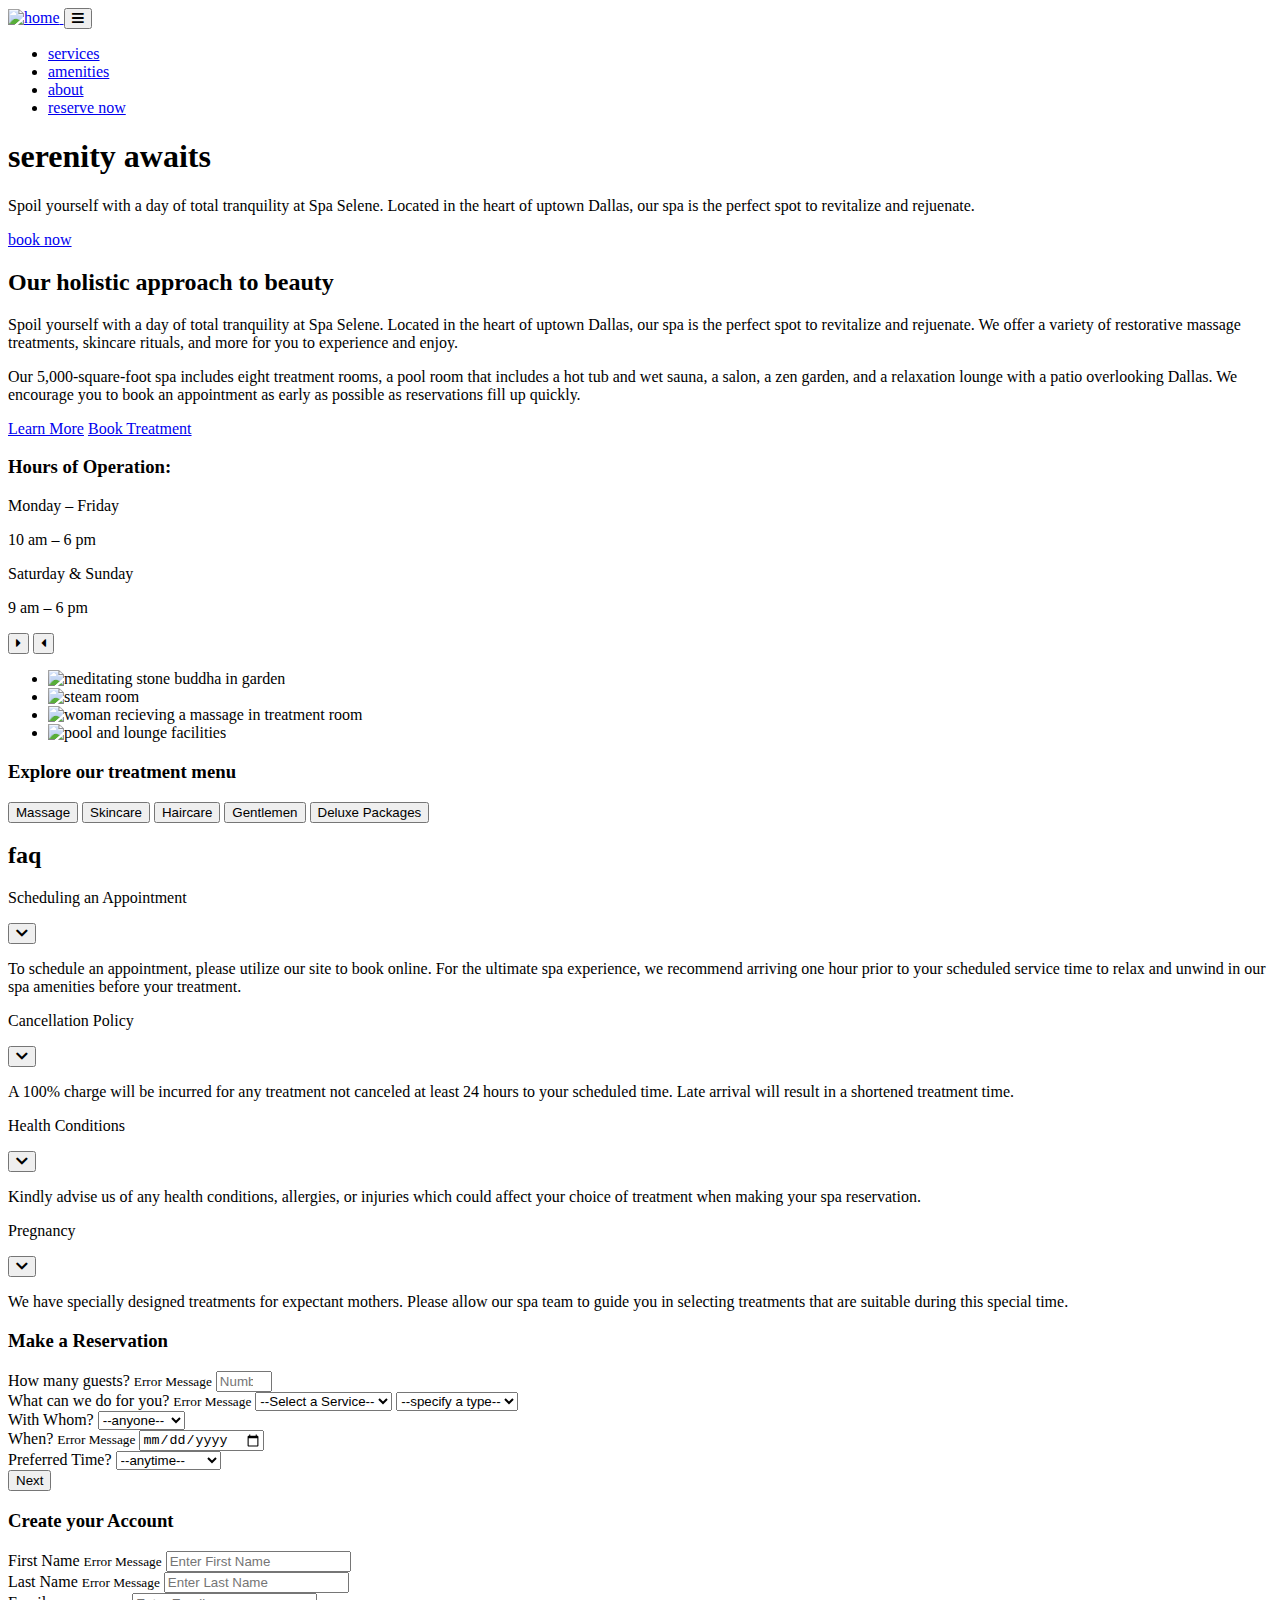
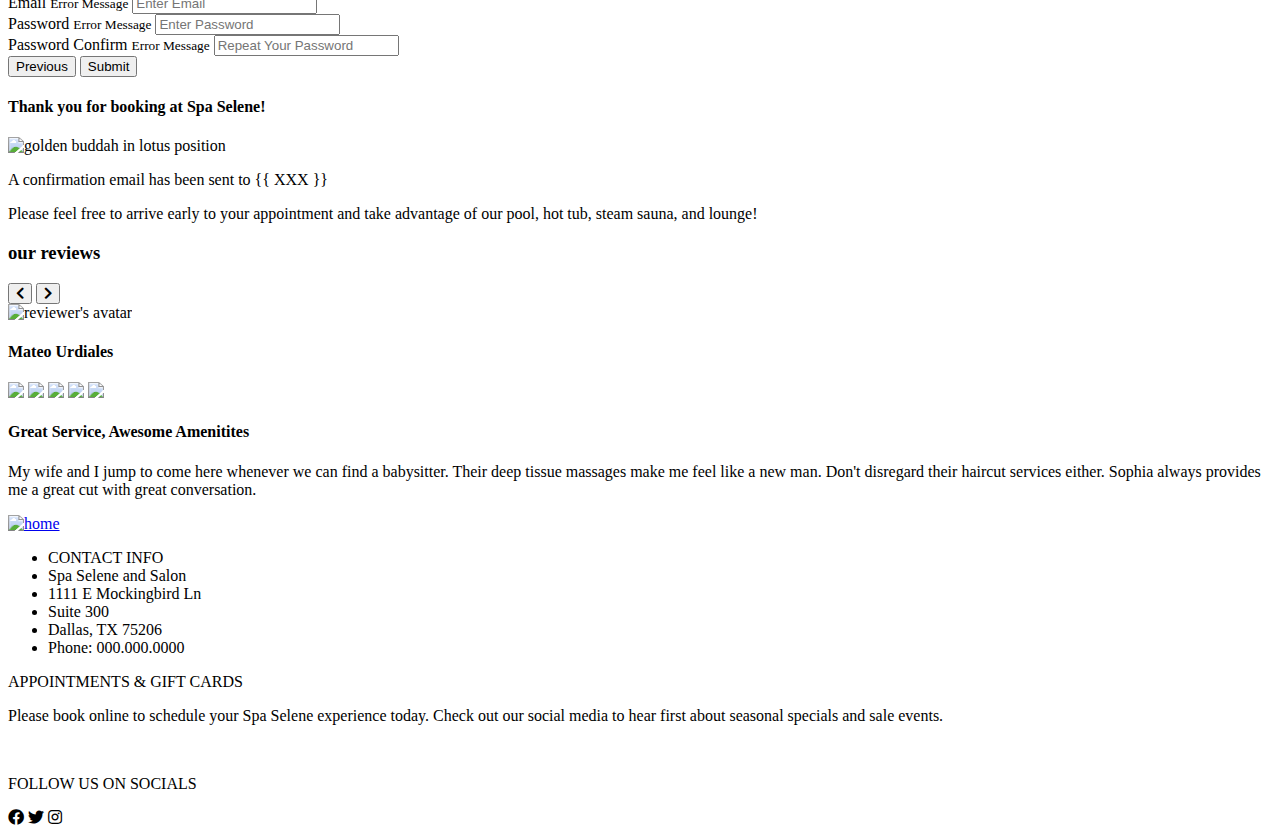
==== commit 7a956aa9: "fixed margin format" ====
--- a/index.html
+++ b/index.html
@@ -1,139 +1,423 @@
 <!DOCTYPE html>
 <html lang="en-US">
-<head> 
+<head>
     <meta charset="UTF-8">
-    <meta name="viewport" content="width=device-width, initial-scale=1.0"> 
+    <meta name="viewport" content="width=device-width, initial-scale=1.0">
     <!-- favicon -->
     <link rel="icon"
-        href="data:image/svg+xml,<svg xmlns=%22http://www.w3.org/2000/svg%22 viewBox=%220 0 100 100%22><text y=%22.9em%22 font-size=%2290%22>💠</text></svg>">
+        href="data:image/svg+xml,<svg xmlns=%22http://www.w3.org/2000/svg%22 viewBox=%220 0 100 100%22><text y=%22.9em%22 font-size=%2290%22>
+        🪷</text></svg>">
+    <!-- stylesheets -->
+    <link rel="stylesheet" href="css/style.css">
+    <!-- googlefonts -->
+    <link rel="preconnect" href="https://fonts.googleapis.com">
+    <link rel="preconnect" href="https://fonts.gstatic.com" crossorigin>
+    <link
+        href="https://fonts.googleapis.com/css2?family=Lato:ital,wght@0,300;0,400;0,700;0,900;1,400;1,900&family=Playfair+Display:ital,wght@1,500;1,800;1,900&display=swap"
+        rel="stylesheet">
     <!-- fontawesome -->
     <link rel="stylesheet" href="https://cdnjs.cloudflare.com/ajax/libs/font-awesome/5.14.0/css/all.min.css" />
-    <!-- style sheet -->
-    <link rel="stylesheet" href="css/styles.css">
-    <!-- google fonts -->
-    <link rel="preconnect" href="https://fonts.googleapis.com">
-    <link rel="preconnect" href="https://fonts.gstatic.com" crossorigin>
-    <link href="https://fonts.googleapis.com/css2?family=Be+Vietnam+Pro:wght@400;500;700&display=swap" rel="stylesheet">
-    <!-- javascript -->
-    <script defer src="script.js"></script>
-    <title>Julia's Portfolio</title>
+
+    <title>Spa Selene</title>
 </head>
 <body>
-    <article class="welcome">
-        <header>
-            <nav>
-                <a class="home" href="index.html">Julia Walton</a>
-                <ul class="nav-links">
-                    <li><a href="about.html">About</a></li>
-                    <li><a href="projects.html">Projects</a></li>
-                    <li><a href="resume.html">Resume</a></li>
-                    <li><a href="mailto:hiitsjuliaw@gmail.com">Contact</a></li>
+    <header class="hero">
+        <!-- nav bar -->
+            <nav class="nav">
+                    <div class="nav-header">
+                        <a class="nav-logo" href="index.html">
+                            <img src="images/logo.png" width="120px" alt="home">
+                        </a>
+                        <button id="nav-toggle" class="nav-toggle">
+                            <i class="fas fa-bars"></i>
+                        </button>
+                        <div class="links-container">
+                            <ul class="links">
+                                <li>
+                                    <a href="services.html" class="nav-link">services</a>
+                                </li>
+                                <li>
+                                    <a href="amenities.html" class="nav-link">amenities</a>
+                                </li>
+                                <li>
+                                    <a href="about.html" class="nav-link">about</a>
+                                </li>
+                                <li>
+                                    <a href="#reserve" class="nav-link nav-reserve-btn reserve">reserve now</a>
+                                </li>
+                            </ul>
+                        </div>  
+                    </div>
+            </nav>
+        <!-- banner content -->
+        <div class="banner">
+            <div class="banner-container">
+                <h1 class="banner-title">serenity awaits</h1>
+                <p class="description-text">Spoil yourself with a day of total tranquility at Spa Selene. Located in the heart of uptown Dallas, our spa is the perfect spot to revitalize and rejuenate. 
+                </p>
+                <a href="#reserve" class="reserve buttons">
+                    book now
+                </a>
+            </div>
+        </div>
+    </header>
+
+
+    <main>
+        <!-- about content -->
+        <article class="about-content">
+            <div class="about-text">
+                <div class="about-main">
+                    <h2 class="primary-header">Our holistic approach to beauty</h2>
+                    <p class="description-text">Spoil yourself with a day of total tranquility at Spa Selene. Located in the heart of uptown Dallas, our spa is the perfect spot to revitalize and rejuenate. We offer a variety of restorative massage treatments, skincare rituals, and more for you to experience and enjoy. </p>
+                    <p class="description-text">Our 5,000-square-foot spa includes eight treatment rooms, a pool room that includes a hot tub and wet sauna, a salon, a zen garden, and a relaxation lounge with a patio overlooking Dallas. We encourage you to book an appointment as early as possible as reservations fill up quickly.</p>
+                </div>
+                <div class="about-btn-container">
+                    <a class="buttons" href="about.html">Learn More</a>
+                    <a class="buttons reserve" href="#reserve">Book Treatment</a>
+                </div>
+            </div>
+            <div class="about-text-hours">
+                <h3 class="minor-header">Hours of Operation:</h3>
+                <div class="schedule">
+                    <div>
+                        <p class="description-text days">Monday – Friday</p>
+                        <p class="description-text hours">10 am – 6 pm</p>
+                    </div>
+                    <div>
+                        <p class="description-text days">Saturday & Sunday</p>
+                        <p class="description-text hours">9 am – 6 pm</p>
+                    </div>
+                </div>
+            </div>
+            <!-- image carousel -->
+            <div class="carousel" arial-label="modern luxury spa interior" data-carousel>
+                    <button class="carousel-button next" data-carousel-button="next">
+                        <i class="fas fa-caret-right"></i>
+                    </button>
+                    <button class="carousel-button prev" data-carousel-button="prev">
+                        <i class="fas fa-caret-left"></i>
+                    </button>
+                <ul data-slides>
+                    <li class="slide" data-active>
+                        <img class="carousel-image" src="images/zen-garden.jpg"
+                        alt="meditating stone buddha in garden">
+                    </li>
+                    <li class="slide">
+                        <img class="carousel-image" src="images/steam-room.jpg" alt="steam room">
+                    </li>
+                    
+                    <li class="slide">
+                        <img class="carousel-image fix" src="images/woman-receiving-massage.jpg" alt="woman recieving a massage in treatment room">
+                    </li>
+                    <li class="slide">
+                        <img class="carousel-image" src="images/pool-lounge.jpg" alt="pool and lounge facilities">
+                    </li>
                 </ul>
-            </nav>
-        </header>
-            <section class="intro">
-                <div class="intro-text-content">
-                    <h1 class="intro-title title">
-                        Hi, <span>I'm Julia - </span>an enthusiastic <span>Front End Developer</span> with a background in architecture.
-                    </h1>
-                </div>
-                    <div class="ring">
-                        <i style="--clr:#6699ff;"></i>
-                        <i style="--clr:#050563;"></i>
-                        <i style="--clr:#b0bde6;"></i>
-                        <div class="intro-img"> 
-                            <img class="avatar" src="images/profile-pic.JPG" alt="profile picture"
-                            height='100%' width= '100%'>
-                        </div>
-                    </div>
-                        <div class="intro-tech-stack">
-                            <div class="intro-icons contact">
-                                <a href="https://github.com/JuliaWalton" target="_blank"><img class="icon" src="images/github-logo.png" height="20px" width="20px" alt="github"></a>
-                                <a href="https://www.linkedin.com/in/juliawalton/" target="_blank"><img class="icon" src="images/linkedin-logo.png" height="20px" width="20px" alt="linkedin"></a>
-                            </div>
-                            <p class="sub-title">Tech Stack:</p>
-                            <div class="intro-icons">
-                                <img class="icon" src="images/react-logo.png" height="20px" width="20px" alt="react">
-                                <!-- <img src="images/nodeJS-logo.png" height="30px" width="30px" alt="nodeJS"> -->
-                                <img class="icon" src="images/JavaScript-logo.png" height="20px" width="20px" alt="javascript">
-                                <!-- <img src="images/tailwind-logo.png" height="30px" width="30px" alt="tailwind"> -->
-                                <!-- <img src="images/bootstrap-logo.jpg" height="30px" width="30px" alt="bootstrap"> -->
-                                <img class="icon" src="images/sass-logo.png" height="20px" width="20px" alt="sass">
-                                <img class="icon" src="images/css3_shield.png" height="20px" width="20px" alt="css3">
-                                <img class="icon" src="images/HTML5_shield.svg" height="20px" width="20px" alt="html5">
-                                <img class="icon" src="images/photoshop-logo.png" height="20px" width="20px" alt="adobe photoshop">
-                                <img class="icon" src="images/illustrator-logo.png" height="20px" width="20px" alt="adobe illustrator">
-                                <img class="icon" src="images/indesign-logo.png" height="20px" width="20px" alt="adobe indesign">
-                                <img class="icon" src="images/Figma-logo.png" height="20px" width="20px" alt="figma">
-                            </div>
-                        </div>
-            </section>
-            <div class="bg-img"></div>
-    </article>
-    <main> 
-        <article class="projects">
-                    <a class="project one" href="spa.html">
-                        <div class="proj-img-container one">
-                        </div>
-                        <div class="proj-desc one">
-                            <div class="proj-desc-container">
-                                <h2 class="proj-desc-title">Spa Selene</h2>
-                                <p class="proj-desc-date">Oct 2023 - Dec 2023</p>
-                            </div>
-                            <div class="proj-desc-text">
-                                <p class="summary">The goal of this project was to build out a complete site for a given buisness. I chose to implement this for a thoretical spa company after I struggled to book an appointment online at a local med spa in my area. The completed project captures customers attention with clear and engaging UI, while improving upon the form validation functionality that buisnesses and customers rely on to schedule services. </p>
-                            </div>
-                            <div class="proj-desc-tech-stack">
-                                <img class="icon" src="images/JavaScript-logo.png" height="20px" width="20px" alt="javascript">
-                                <img class="icon" src="images/sass-logo.png" height="20px" width="20px" alt="sass">
-                                <img class="icon" src="images/css3_shield.png" height="20px" width="20px" alt="css3">
-                                <img class="icon" src="images/HTML5_shield.svg" height="20px" width="20px" alt="html5">
-                                <img class="icon" src="images/github-logo.png" height="20px" width="20px" alt="github">
-                                <img class="icon" src="images/photoshop-logo.png" height="20px" width="20px" alt="adobe photoshop">
-                                <img class="icon" src="images/Figma-logo.png" height="20px" width="20px" alt="figma">
-                            </div>
-                        </div>
-                    </a>
-                    <a class="project two" href="spa.html">
-                        <div class="proj-img-container two">
-                        </div>
-                        <div class="proj-desc two">
-                            <div class="proj-desc-container">
-                                <h2 class="proj-desc-title">SearchPaws</h2>
-                                <p class="proj-desc-date">Dec 2023 - Current</p>
-                            </div>
-                            <div class="proj-desc-text">
-                                <p class="summary">SearchPaws utlizes the PetFinder API to bring local pets in need to interested adopters. This project generates eligible
-                                dogs and cats based on which have most recently been brought into shelters that are the closest proximity to the users
-                                location.</p>
-                            </div>
-                            <div class="proj-desc-tech-stack">
-                                <img class="icon" src="images/petfinder-logo.png" height="20px" width="20px" alt="sass">
-                                <img class="icon" src="images/JavaScript-logo.png" height="20px" width="20px" alt="javascript">
-                                <img class="icon" src="images/css3_shield.png" height="20px" width="20px" alt="css3">
-                                <img class="icon" src="images/HTML5_shield.svg" height="20px" width="20px" alt="html5">
-                                <img class="icon" src="images/github-logo.png" height="20px" width="20px" alt="github">
-                                <img class="icon" src="images/photoshop-logo.png" height="20px" width="20px" alt="adobe photoshop">
-                                <img class="icon" src="images/Figma-logo.png" height="20px" width="20px" alt="figma">
-                            </div>
-                        </div>
-                    </a>
-            </article>
+            </div>
+        </article>
+
+        <!-- treatments content -->
+        <article class="treatments">
+            <div class="treatments-explore">
+                <h3 class="primary-header">Explore our treatment menu</h3>
+            </div>
+            <div class="treatments-group">
+                <div class="treatments-container">
+                    <div class="treatments-btn-container">
+                        <button class="filter-btn" data-orange="massages">
+                            Massage
+                        </button>
+                        <button class="filter-btn active" data-orange="skincare">
+                            Skincare
+                        </button>
+                        <button class="filter-btn" data-orange="haircare">
+                            Haircare
+                        </button>
+                        <button class="filter-btn" data-orange="gentlemen">
+                            Gentlemen
+                        </button>
+                        <button class="filter-btn" data-orange="packages">
+                            Deluxe Packages
+                        </button>
+                    </div>
+                </div>
+                
+                <section class="treatments-content">
+                    <div class="content" id="massages">
+                        <!-- treatments are inserted dynamically -->
+                    </div>
+                </section>
+
+                <div class="treatments-background-img">
+                    <!-- background image container -->
+                </div>
+
+            </div>
+            <div class="black-line"></div>
+        </article>
+
+        <!-- FAQ content -->
+        <article class="faq">
+            <div class="faq-center">
+                <h2 class="basic-header">faq</h2>
+                <!-- start of question -->
+                <section class="faq-question">
+                    <div class="faq-question-title">
+                        <p>Scheduling an Appointment</p>
+                        <button class="faq-question-btn" type="button">
+                                <i class="fas fa-chevron-down"></i>
+                        </button>
+                    </div>
+                    <div class="faq-question-text">
+                        <p>
+                            To schedule an appointment, please utilize our site to book online. For the ultimate spa experience, we recommend arriving one hour prior to your scheduled service time to relax and unwind in our spa amenities before your treatment. 
+                        </p>
+                    </div>
+                </section>
+                <!-- end of question -->
+                <!-- start of question -->
+                <section class="faq-question show-answer">
+                    <div class="faq-question-title">
+                        <p>Cancellation Policy</p>
+                        <button class="faq-question-btn" type="button">
+                            <i class="fas fa-chevron-down"></i>
+                        </button>
+                    </div>
+                    <div class="faq-question-text">
+                        <p>
+                            A 100% charge will be incurred for any treatment not canceled at least 24 hours to your scheduled time. Late arrival
+                            will result in a shortened treatment time.
+                        </p>
+                    </div>
+                </section>
+                <!-- end of question -->
+                <!-- start of question -->
+                <section class="faq-question">
+                    <div class="faq-question-title">
+                        <p>Health Conditions</p>
+                        <button class="faq-question-btn" type="button">
+                            <i class="fas fa-chevron-down"></i>
+                        </button>
+                    </div>
+                    <div class="faq-question-text">
+                        <p>
+                            Kindly advise us of any health conditions, allergies, or injuries which could affect your choice of treatment when
+                            making your spa reservation.
+                        </p>
+                    </div>
+                </section>
+                <!-- end of question -->
+                <!-- start of question -->
+                <section class="faq-question">
+                    <div class="faq-question-title">
+                        <p>Pregnancy</p>
+                        <button class="faq-question-btn" type="button">
+                            <i class="fas fa-chevron-down"></i>
+                        </button>
+                    </div>
+                    <div class="faq-question-text">
+                        <p>
+                            We have specially designed treatments for expectant mothers. Please allow our spa team to guide you in selecting
+                            treatments that are suitable during this special time.
+                        </p>
+                    </div>
+                </section>
+                <!-- end of question -->
+            </div>
+        </article>
+
+        <article class="booking" id="reserve">
+            <div class="booking-bg">
+                <!-- monstera leaf background container -->
+            </div>
+            <div class="booking-bg2">
+                <!-- lotus flower background container -->
+            </div>
+            
+            <form class="form" data-multi-step>
+                <div class="form-card" data-step>
+                    <h3 class="step-title">Make a Reservation</h3>
+                    <div class="form-group">
+                        <label for="guests">How many guests?</label>
+                        <small>Error Message</small>
+                        <input class="required" type="number" id="guests" name="booking" min="1" max="10"
+                            placeholder="Number of Guests">
+                    </div>
+                    <div class="form-group">
+                        <label for="service">What can we do for you?</label>
+                        <small>Error Message</small>
+                        <select class="required" type="list" id="service" name="booking">
+                            <option value="none">--Select a Service--</option>
+                            <option value="item1">massage</option>
+                            <option value="item2">skincare</option>
+                            <option value="item3">haircare</option>
+                            <option value="item4">gentlemen</option>
+                            <option value="item5">Packages</option>
+                        </select>
+        
+                        <select class="required" type="list" id="service-specify" name="booking">
+                            <option value="none">--specify a type--</option>
+                            <!-- content inserted dynamically -->
+                        </select>
+        
+                    </div>
+                    <div class="form-group">
+                        <label for="employee">With Whom?</label>
+                        <select type="list" id="person" name="booking">
+                            <option value="">--anyone--</option>
+                            <optgroup label="Female Staff">
+                                <option value="person3">Amanda</option>
+                                <option value="person1">Brandy</option>
+                                <option value="person1">Chloe</option>
+                                <option value="person1">Emily</option>
+                                <option value="person3">Kimmy</option>
+                                <option value="person2">Leah</option>
+                                <option value="person3">Sophia</option>
+                            </optgroup>
+                            <optgroup label="Male Staff">
+                                <option value="person3">Daniel</option>
+                                <option value="person1">Ethan</option>
+                                <option value="person1">Steven</option>
+                            </optgroup>
+                        </select>
+                    </div>
+                    <div class="form-group">
+                        <label for="date">When?</label>
+                        <small>Error Message</small>
+                        <input class="required" type="date" id="date" min="0" name="booking" placeholder="dd/mm/yyyy">
+                    </div>
+                    <div class="form-group">
+                        <label for="time">Preferred Time?</label>
+                        <select type="list" id="time" name="booking">
+                            <option value="">--anytime--</option>
+                            <option value="time1">morning</option>
+                            <option value="time2">mid-morning</option>
+                            <option value="time3">afternoon</option>
+                            <option value="time4">mid-afternoon</option>
+                        </select>
+                    </div>
+                    <button class="booking-btn" type="button" data-next>Next</button>
+                </div>
+        
+                <div class="form-card" data-step>
+                    <h3 class="step-title">Create your Account</h3>
+                    <div class="form-group">
+                        <label for="fname">First Name</label>
+                        <small>Error Message</small>
+                        <input class="required" type="text" name="contact" id="fname" placeholder="Enter First Name">
+                    </div>
+                    <div class="form-group">
+                        <label for="lname">Last Name</label>
+                        <small>Error Message</small>
+                        <input class="required" type="text" name="contact" id="lname" placeholder="Enter Last Name">
+                    </div>
+                    <div class="form-group">
+                        <label for="email">Email</label>
+                        <small>Error Message</small>
+                        <input class="required" type="email" name="contact" id="email" placeholder="Enter Email">
+                    </div>
+                    <div class="form-group">
+                        <label for="password">Password</label>
+                        <small>Error Message</small>
+                        <input class="required" type="password" name="contact" id="password" placeholder="Enter Password">
+                    </div>
+                    <div class="form-group">
+                        <label for="password2">Password Confirm</label>
+                        <small>Error Message</small>
+                        <input class="required" type="password" name="contact" id="password2"
+                            placeholder="Repeat Your Password">
+                    </div>
+                    <div class="btn-container">
+                        <button class="booking-btn" type="button" data-previous>Previous</button>
+                        <button class="booking-btn" type="button" data-submit>Submit</button>
+                    </div>
+                </div>
+        
+                <div class="form-card" data-step>
+                    <div class="success-msg">
+                        <h4 class="success-title">
+                            Thank you for booking at Spa Selene!
+                        </h4>
+                        <div class="circle"></div>
+                        <img 
+                            width="300px"
+                            src="images/golden-buddha-success.png"
+                            alt="golden buddah in lotus position">
+                        <p class="success-text">
+                            A confirmation email has been sent to <span class="update">{{ XXX }}</span>
+                        </p>
+                        <p class="success-desc">
+                            Please feel free to arrive early to your appointment and take advantage of our
+                            pool, hot tub, steam sauna, and lounge!
+                        </p>
+                    </div>
+                </div>
+            </form>
+        </article>
+
+        <!-- reviews content -->
+        <article class="reviews">
+            <div class="reviews-title">
+                <h3 class="basic-header">our reviews</h3>
+            </div>
+            <section class="review">
+                <button class="review-btn prev">
+                    <i class="fas fa-chevron-left"></i>
+                </button>
+                <button class="review-btn next">
+                    <i class="fas fa-chevron-right"></i>
+                </button>
+                <div class="img-container">
+                    <img 
+                    src="images/man-red-shirt.jpg" 
+                    class="person-img" 
+                    id="person-img" 
+                    alt="reviewer's avatar"/>
+                </div>
+                <div>
+                    <h4 class="author" id="author">Mateo Urdiales</h4>
+                    <div class="stars">
+                        <img src="images/icon-star.svg">
+                        <img src="images/icon-star.svg">
+                        <img src="images/icon-star.svg">
+                        <img src="images/icon-star.svg">
+                        <img src="images/icon-star.svg">
+                    </div>
+                </div>
+                <h4 class="minor-header" id="main-info">Great Service, Awesome Amenitites</h4>
+                <p class="description-text" id="info">
+                    My wife and I jump to come here whenever we can find a babysitter. Their deep tissue massages make me feel like a new man. Don't disregard their haircut services either. Sophia always provides me a great cut with great conversation.
+                </p>
+                </section>
+        </article>
     </main>
+
     <footer>
-        <div class="footer-container">
-            <div class="footer-text">
-                <h1 class="footer-title">Available for work opportunities!</h1>
-                <p>Have a project your team could use help with?</p>
-                <p>Send me an <a class="email-me" href="mailto:hiitsjuliaw@gmail.com">email.</a></p>
-            </div>
-            <div class="footer-icons">
-                <a href="mailto:hiitsjuliaw@gmail.com"><img class="icon" src="images/email-icon.png" height="100%" width="100%" alt="email"></a>
-                <a href="https://github.com/JuliaWalton" target="_blank"><img class="icon" src="images/github-logo-white.png" height="100%" width="100%" alt="github"></a>
-                <a href="https://www.linkedin.com/in/juliawalton/" target="_blank"><img class="icon" src="images/linkedin-logo-white.png"  height="100%" width="100%" alt="linkedin"></a>
+        <a href="/index.html">
+            <img src="images/logo.png" alt="home">
+        </a>
+        <ul class="footer-contact">
+            <li class="footer-title">CONTACT INFO</li>
+            <li>Spa Selene and Salon</li>
+            <li>1111 E Mockingbird Ln</li>
+            <li>Suite 300</li>
+            <li>Dallas, TX 75206</li>
+            <li>Phone: 000.000.0000</li>
+        </ul>
+
+        <div class="footer-note">
+            <p class="footer-title">APPOINTMENTS & GIFT CARDS</p>
+            <p>Please book online to schedule your Spa Selene experience today. Check out our social media to hear first about seasonal specials and sale events.</p><br>
+            <p class="footer-title">FOLLOW US ON SOCIALS</p>
+            <div class="socials">
+                <i class="fab fa-facebook"></i>
+                <i class="fab fa-twitter"></i>
+                <i class="fab fa-instagram"></i>
             </div>
         </div>
-        <p class="copyright">© 2024 copyright all right reserved</p>
     </footer>
+
+    <script src="script.js"></script>
 </body>
-</html>
+</html>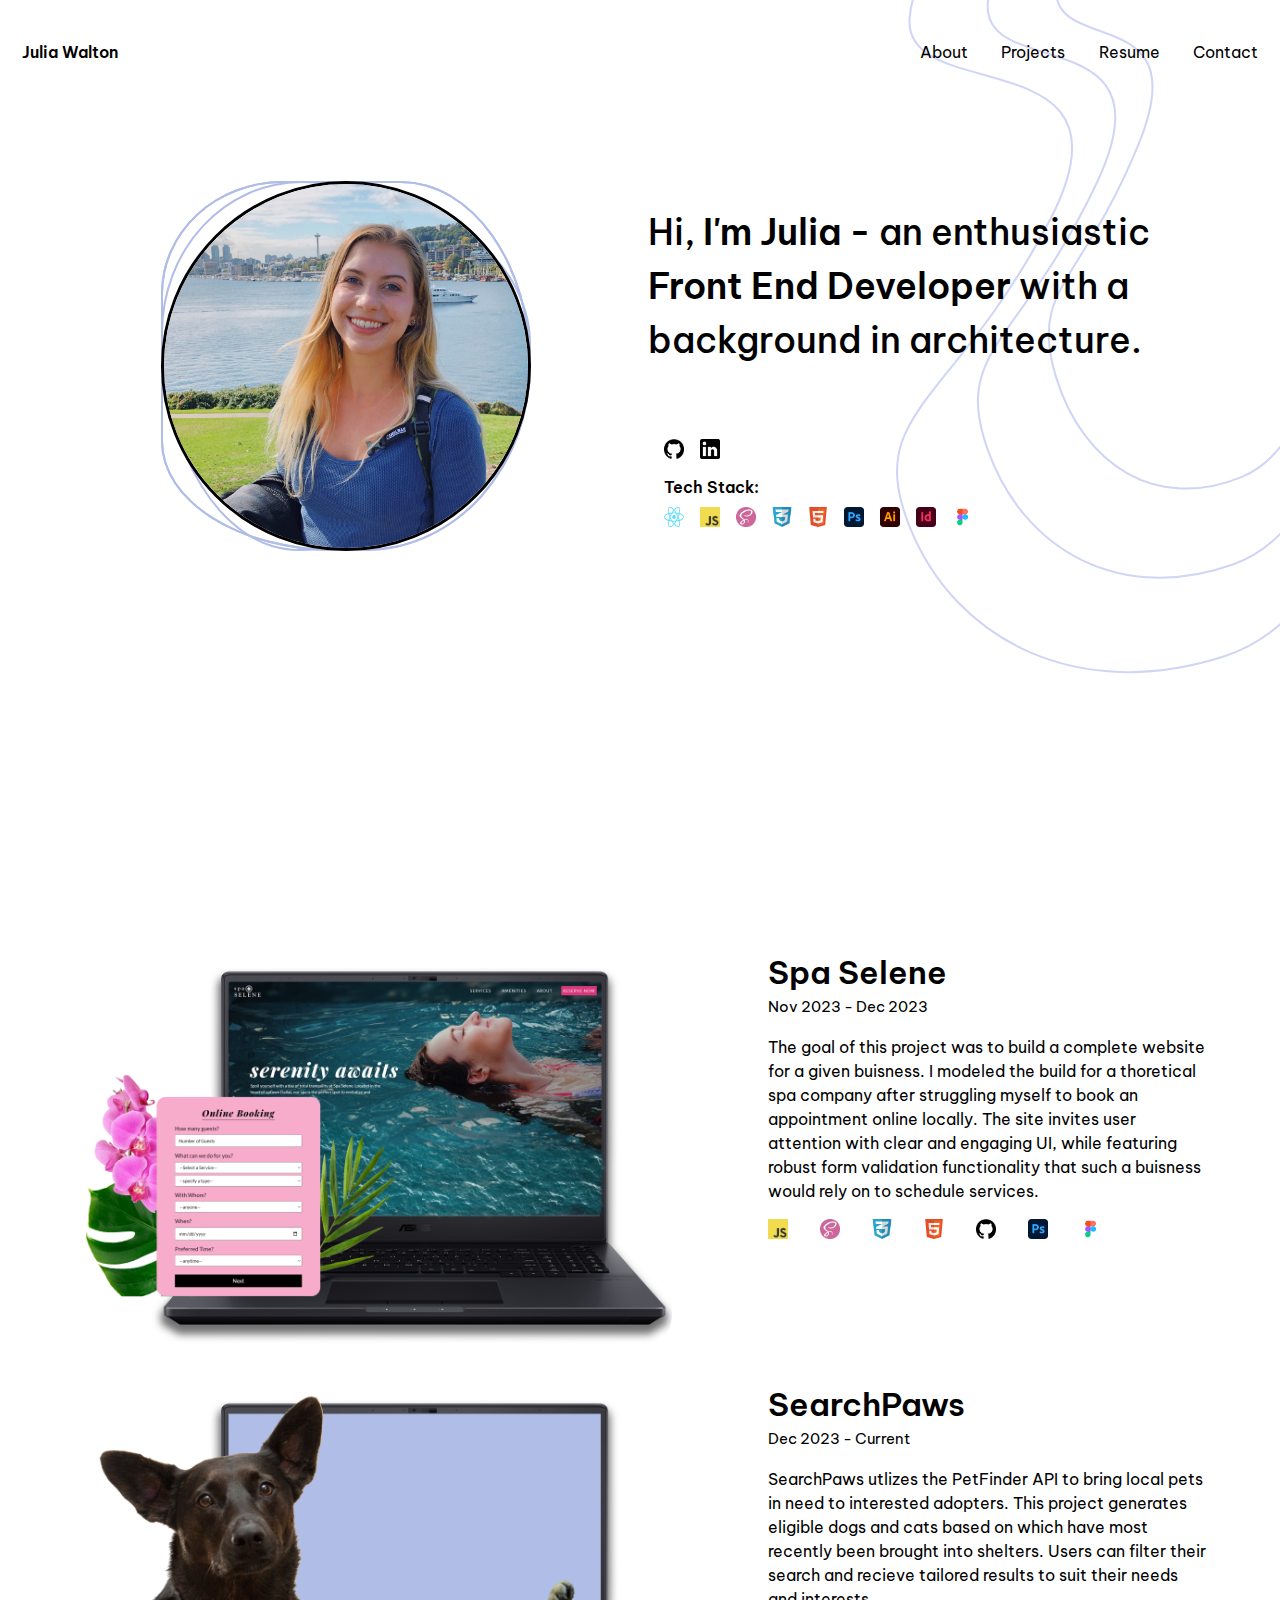
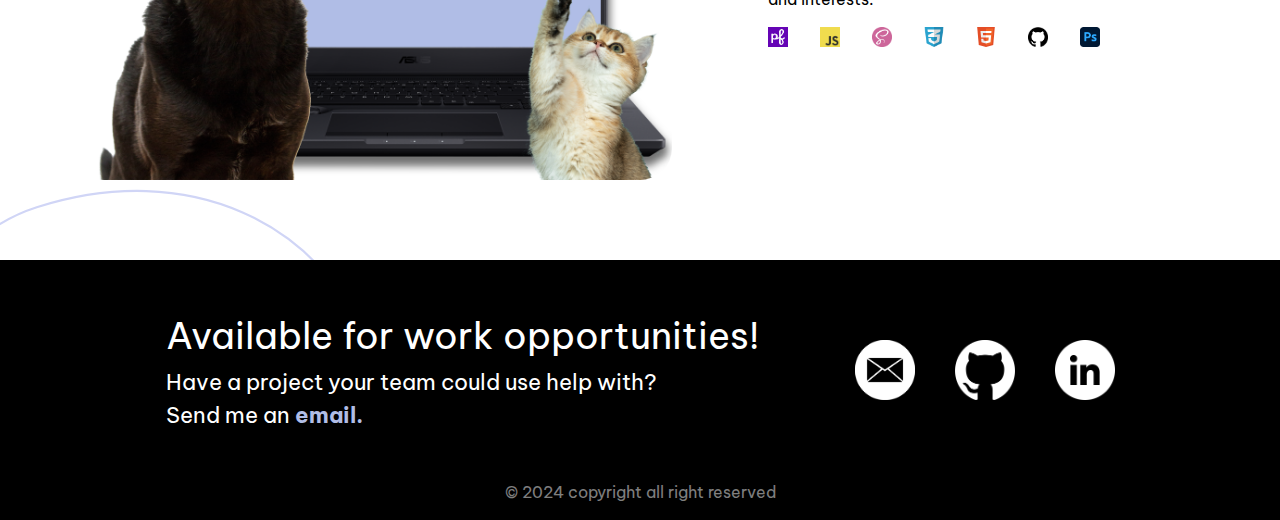
==== commit 732c7043: "project description updates" ====
--- a/index.html
+++ b/index.html
@@ -1,423 +1,138 @@
 <!DOCTYPE html>
 <html lang="en-US">
-<head>
+<head> 
     <meta charset="UTF-8">
-    <meta name="viewport" content="width=device-width, initial-scale=1.0">
+    <meta name="viewport" content="width=device-width, initial-scale=1.0"> 
     <!-- favicon -->
     <link rel="icon"
-        href="data:image/svg+xml,<svg xmlns=%22http://www.w3.org/2000/svg%22 viewBox=%220 0 100 100%22><text y=%22.9em%22 font-size=%2290%22>
-        🪷</text></svg>">
-    <!-- stylesheets -->
-    <link rel="stylesheet" href="css/style.css">
-    <!-- googlefonts -->
+        href="data:image/svg+xml,<svg xmlns=%22http://www.w3.org/2000/svg%22 viewBox=%220 0 100 100%22><text y=%22.9em%22 font-size=%2290%22>💠</text></svg>">
+    <!-- fontawesome -->
+    <link rel="stylesheet" href="https://cdnjs.cloudflare.com/ajax/libs/font-awesome/5.14.0/css/all.min.css" />
+    <!-- style sheet -->
+    <link rel="stylesheet" href="css/styles.css">
+    <!-- google fonts -->
     <link rel="preconnect" href="https://fonts.googleapis.com">
     <link rel="preconnect" href="https://fonts.gstatic.com" crossorigin>
-    <link
-        href="https://fonts.googleapis.com/css2?family=Lato:ital,wght@0,300;0,400;0,700;0,900;1,400;1,900&family=Playfair+Display:ital,wght@1,500;1,800;1,900&display=swap"
-        rel="stylesheet">
-    <!-- fontawesome -->
-    <link rel="stylesheet" href="https://cdnjs.cloudflare.com/ajax/libs/font-awesome/5.14.0/css/all.min.css" />
-
-    <title>Spa Selene</title>
+    <link href="https://fonts.googleapis.com/css2?family=Be+Vietnam+Pro:wght@400;500;700&display=swap" rel="stylesheet">
+    <!-- javascript -->
+    <script defer src="script.js"></script>
+    <title>Julia's Portfolio</title>
 </head>
 <body>
-    <header class="hero">
-        <!-- nav bar -->
-            <nav class="nav">
-                    <div class="nav-header">
-                        <a class="nav-logo" href="index.html">
-                            <img src="images/logo.png" width="120px" alt="home">
-                        </a>
-                        <button id="nav-toggle" class="nav-toggle">
-                            <i class="fas fa-bars"></i>
-                        </button>
-                        <div class="links-container">
-                            <ul class="links">
-                                <li>
-                                    <a href="services.html" class="nav-link">services</a>
-                                </li>
-                                <li>
-                                    <a href="amenities.html" class="nav-link">amenities</a>
-                                </li>
-                                <li>
-                                    <a href="about.html" class="nav-link">about</a>
-                                </li>
-                                <li>
-                                    <a href="#reserve" class="nav-link nav-reserve-btn reserve">reserve now</a>
-                                </li>
-                            </ul>
-                        </div>  
+    <article class="welcome">
+        <header>
+            <nav>
+                <a class="home" href="index.html">Julia Walton</a>
+                <ul class="nav-links">
+                    <li><a href="about.html">About</a></li>
+                    <li><a href="projects.html">Projects</a></li>
+                    <li><a href="resume.html">Resume</a></li>
+                    <li><a href="mailto:hiitsjuliaw@gmail.com">Contact</a></li>
+                </ul>
+            </nav>
+        </header>
+            <section class="intro">
+                <div class="intro-text-content">
+                    <h1 class="intro-title title">
+                        Hi, <span>I'm Julia - </span>an enthusiastic <span>Front End Developer</span> with a background in architecture.
+                    </h1>
+                </div>
+                    <div class="ring">
+                        <i style="--clr:#6699ff;"></i>
+                        <i style="--clr:#050563;"></i>
+                        <i style="--clr:#b0bde6;"></i>
+                        <div class="intro-img"> 
+                            <img class="avatar" src="images/profile-pic.JPG" alt="profile picture"
+                            height='100%' width= '100%'>
+                        </div>
                     </div>
-            </nav>
-        <!-- banner content -->
-        <div class="banner">
-            <div class="banner-container">
-                <h1 class="banner-title">serenity awaits</h1>
-                <p class="description-text">Spoil yourself with a day of total tranquility at Spa Selene. Located in the heart of uptown Dallas, our spa is the perfect spot to revitalize and rejuenate. 
-                </p>
-                <a href="#reserve" class="reserve buttons">
-                    book now
-                </a>
+                        <div class="intro-tech-stack">
+                            <div class="intro-icons contact">
+                                <a href="https://github.com/JuliaWalton" target="_blank"><img class="icon" src="images/github-logo.png" height="20px" width="20px" alt="github"></a>
+                                <a href="https://www.linkedin.com/in/juliawalton/" target="_blank"><img class="icon" src="images/linkedin-logo.png" height="20px" width="20px" alt="linkedin"></a>
+                            </div>
+                            <p class="sub-title">Tech Stack:</p>
+                            <div class="intro-icons">
+                                <img class="icon" src="images/react-logo.png" height="20px" width="20px" alt="react">
+                                <!-- <img src="images/nodeJS-logo.png" height="30px" width="30px" alt="nodeJS"> -->
+                                <img class="icon" src="images/JavaScript-logo.png" height="20px" width="20px" alt="javascript">
+                                <!-- <img src="images/tailwind-logo.png" height="30px" width="30px" alt="tailwind"> -->
+                                <!-- <img src="images/bootstrap-logo.jpg" height="30px" width="30px" alt="bootstrap"> -->
+                                <img class="icon" src="images/sass-logo.png" height="20px" width="20px" alt="sass">
+                                <img class="icon" src="images/css3_shield.png" height="20px" width="20px" alt="css3">
+                                <img class="icon" src="images/HTML5_shield.svg" height="20px" width="20px" alt="html5">
+                                <img class="icon" src="images/photoshop-logo.png" height="20px" width="20px" alt="adobe photoshop">
+                                <img class="icon" src="images/illustrator-logo.png" height="20px" width="20px" alt="adobe illustrator">
+                                <img class="icon" src="images/indesign-logo.png" height="20px" width="20px" alt="adobe indesign">
+                                <img class="icon" src="images/Figma-logo.png" height="20px" width="20px" alt="figma">
+                            </div>
+                        </div>
+            </section>
+            <div class="bg-img"></div>
+    </article>
+    <main> 
+        <article class="projects">
+                    <a class="project one" href="spa.html">
+                        <div class="proj-img-container one">
+                        </div>
+                        <div class="proj-desc one">
+                            <div class="proj-desc-container">
+                                <h2 class="proj-desc-title">Spa Selene</h2>
+                                <p class="proj-desc-date">Nov 2023 - Dec 2023</p>
+                            </div>
+                            <div class="proj-desc-text">
+                                <p class="summary">The goal of this project was to build a complete website for a given buisness. I modeled the build for a thoretical spa company after struggling myself to book an appointment online locally. The site invites user attention with clear and engaging UI, while featuring robust form validation functionality that such a buisness would rely on to schedule services. </p>
+                            </div>
+                            <div class="proj-desc-tech-stack">
+                                <img class="icon" src="images/JavaScript-logo.png" height="20px" width="20px" alt="javascript">
+                                <img class="icon" src="images/sass-logo.png" height="20px" width="20px" alt="sass">
+                                <img class="icon" src="images/css3_shield.png" height="20px" width="20px" alt="css3">
+                                <img class="icon" src="images/HTML5_shield.svg" height="20px" width="20px" alt="html5">
+                                <img class="icon" src="images/github-logo.png" height="20px" width="20px" alt="github">
+                                <img class="icon" src="images/photoshop-logo.png" height="20px" width="20px" alt="adobe photoshop">
+                                <img class="icon" src="images/Figma-logo.png" height="20px" width="20px" alt="figma">
+                            </div>
+                        </div>
+                    </a>
+                    <a class="project two" href="searchpaws.html">
+                        <div class="proj-img-container two">
+                        </div>
+                        <div class="proj-desc two">
+                            <div class="proj-desc-container">
+                                <h2 class="proj-desc-title">SearchPaws</h2>
+                                <p class="proj-desc-date">Dec 2023 - Current</p>
+                            </div>
+                            <div class="proj-desc-text">
+                                <p class="summary">SearchPaws utlizes the PetFinder API to bring local pets in need to interested adopters. This project generates eligible
+                                dogs and cats based on which have most recently been brought into shelters. Users can filter their search and recieve tailored results to suit their needs and interests.</p>
+                            </div>
+                            <div class="proj-desc-tech-stack">
+                                <img class="icon" src="images/petfinder-logo.png" height="20px" width="20px" alt="sass">
+                                <img class="icon" src="images/JavaScript-logo.png" height="20px" width="20px" alt="javascript">
+                                <img class="icon" src="images/sass-logo.png" height="20px" width="20px" alt="sass">
+                                <img class="icon" src="images/css3_shield.png" height="20px" width="20px" alt="css3">
+                                <img class="icon" src="images/HTML5_shield.svg" height="20px" width="20px" alt="html5">
+                                <img class="icon" src="images/github-logo.png" height="20px" width="20px" alt="github">
+                                <img class="icon" src="images/photoshop-logo.png" height="20px" width="20px" alt="adobe photoshop">
+                            </div>
+                        </div>
+                    </a>
+            </article>
+    </main>
+    <footer>
+        <div class="footer-container">
+            <div class="footer-text">
+                <h1 class="footer-title">Available for work opportunities!</h1>
+                <p>Have a project your team could use help with?</p>
+                <p>Send me an <a class="email-me" href="mailto:hiitsjuliaw@gmail.com">email.</a></p>
+            </div>
+            <div class="footer-icons">
+                <a href="mailto:hiitsjuliaw@gmail.com"><img class="icon" src="images/email-icon.png" height="100%" width="100%" alt="email"></a>
+                <a href="https://github.com/JuliaWalton" target="_blank"><img class="icon" src="images/github-logo-white.png" height="100%" width="100%" alt="github"></a>
+                <a href="https://www.linkedin.com/in/juliawalton/" target="_blank"><img class="icon" src="images/linkedin-logo-white.png"  height="100%" width="100%" alt="linkedin"></a>
             </div>
         </div>
-    </header>
-
-
-    <main>
-        <!-- about content -->
-        <article class="about-content">
-            <div class="about-text">
-                <div class="about-main">
-                    <h2 class="primary-header">Our holistic approach to beauty</h2>
-                    <p class="description-text">Spoil yourself with a day of total tranquility at Spa Selene. Located in the heart of uptown Dallas, our spa is the perfect spot to revitalize and rejuenate. We offer a variety of restorative massage treatments, skincare rituals, and more for you to experience and enjoy. </p>
-                    <p class="description-text">Our 5,000-square-foot spa includes eight treatment rooms, a pool room that includes a hot tub and wet sauna, a salon, a zen garden, and a relaxation lounge with a patio overlooking Dallas. We encourage you to book an appointment as early as possible as reservations fill up quickly.</p>
-                </div>
-                <div class="about-btn-container">
-                    <a class="buttons" href="about.html">Learn More</a>
-                    <a class="buttons reserve" href="#reserve">Book Treatment</a>
-                </div>
-            </div>
-            <div class="about-text-hours">
-                <h3 class="minor-header">Hours of Operation:</h3>
-                <div class="schedule">
-                    <div>
-                        <p class="description-text days">Monday – Friday</p>
-                        <p class="description-text hours">10 am – 6 pm</p>
-                    </div>
-                    <div>
-                        <p class="description-text days">Saturday & Sunday</p>
-                        <p class="description-text hours">9 am – 6 pm</p>
-                    </div>
-                </div>
-            </div>
-            <!-- image carousel -->
-            <div class="carousel" arial-label="modern luxury spa interior" data-carousel>
-                    <button class="carousel-button next" data-carousel-button="next">
-                        <i class="fas fa-caret-right"></i>
-                    </button>
-                    <button class="carousel-button prev" data-carousel-button="prev">
-                        <i class="fas fa-caret-left"></i>
-                    </button>
-                <ul data-slides>
-                    <li class="slide" data-active>
-                        <img class="carousel-image" src="images/zen-garden.jpg"
-                        alt="meditating stone buddha in garden">
-                    </li>
-                    <li class="slide">
-                        <img class="carousel-image" src="images/steam-room.jpg" alt="steam room">
-                    </li>
-                    
-                    <li class="slide">
-                        <img class="carousel-image fix" src="images/woman-receiving-massage.jpg" alt="woman recieving a massage in treatment room">
-                    </li>
-                    <li class="slide">
-                        <img class="carousel-image" src="images/pool-lounge.jpg" alt="pool and lounge facilities">
-                    </li>
-                </ul>
-            </div>
-        </article>
-
-        <!-- treatments content -->
-        <article class="treatments">
-            <div class="treatments-explore">
-                <h3 class="primary-header">Explore our treatment menu</h3>
-            </div>
-            <div class="treatments-group">
-                <div class="treatments-container">
-                    <div class="treatments-btn-container">
-                        <button class="filter-btn" data-orange="massages">
-                            Massage
-                        </button>
-                        <button class="filter-btn active" data-orange="skincare">
-                            Skincare
-                        </button>
-                        <button class="filter-btn" data-orange="haircare">
-                            Haircare
-                        </button>
-                        <button class="filter-btn" data-orange="gentlemen">
-                            Gentlemen
-                        </button>
-                        <button class="filter-btn" data-orange="packages">
-                            Deluxe Packages
-                        </button>
-                    </div>
-                </div>
-                
-                <section class="treatments-content">
-                    <div class="content" id="massages">
-                        <!-- treatments are inserted dynamically -->
-                    </div>
-                </section>
-
-                <div class="treatments-background-img">
-                    <!-- background image container -->
-                </div>
-
-            </div>
-            <div class="black-line"></div>
-        </article>
-
-        <!-- FAQ content -->
-        <article class="faq">
-            <div class="faq-center">
-                <h2 class="basic-header">faq</h2>
-                <!-- start of question -->
-                <section class="faq-question">
-                    <div class="faq-question-title">
-                        <p>Scheduling an Appointment</p>
-                        <button class="faq-question-btn" type="button">
-                                <i class="fas fa-chevron-down"></i>
-                        </button>
-                    </div>
-                    <div class="faq-question-text">
-                        <p>
-                            To schedule an appointment, please utilize our site to book online. For the ultimate spa experience, we recommend arriving one hour prior to your scheduled service time to relax and unwind in our spa amenities before your treatment. 
-                        </p>
-                    </div>
-                </section>
-                <!-- end of question -->
-                <!-- start of question -->
-                <section class="faq-question show-answer">
-                    <div class="faq-question-title">
-                        <p>Cancellation Policy</p>
-                        <button class="faq-question-btn" type="button">
-                            <i class="fas fa-chevron-down"></i>
-                        </button>
-                    </div>
-                    <div class="faq-question-text">
-                        <p>
-                            A 100% charge will be incurred for any treatment not canceled at least 24 hours to your scheduled time. Late arrival
-                            will result in a shortened treatment time.
-                        </p>
-                    </div>
-                </section>
-                <!-- end of question -->
-                <!-- start of question -->
-                <section class="faq-question">
-                    <div class="faq-question-title">
-                        <p>Health Conditions</p>
-                        <button class="faq-question-btn" type="button">
-                            <i class="fas fa-chevron-down"></i>
-                        </button>
-                    </div>
-                    <div class="faq-question-text">
-                        <p>
-                            Kindly advise us of any health conditions, allergies, or injuries which could affect your choice of treatment when
-                            making your spa reservation.
-                        </p>
-                    </div>
-                </section>
-                <!-- end of question -->
-                <!-- start of question -->
-                <section class="faq-question">
-                    <div class="faq-question-title">
-                        <p>Pregnancy</p>
-                        <button class="faq-question-btn" type="button">
-                            <i class="fas fa-chevron-down"></i>
-                        </button>
-                    </div>
-                    <div class="faq-question-text">
-                        <p>
-                            We have specially designed treatments for expectant mothers. Please allow our spa team to guide you in selecting
-                            treatments that are suitable during this special time.
-                        </p>
-                    </div>
-                </section>
-                <!-- end of question -->
-            </div>
-        </article>
-
-        <article class="booking" id="reserve">
-            <div class="booking-bg">
-                <!-- monstera leaf background container -->
-            </div>
-            <div class="booking-bg2">
-                <!-- lotus flower background container -->
-            </div>
-            
-            <form class="form" data-multi-step>
-                <div class="form-card" data-step>
-                    <h3 class="step-title">Make a Reservation</h3>
-                    <div class="form-group">
-                        <label for="guests">How many guests?</label>
-                        <small>Error Message</small>
-                        <input class="required" type="number" id="guests" name="booking" min="1" max="10"
-                            placeholder="Number of Guests">
-                    </div>
-                    <div class="form-group">
-                        <label for="service">What can we do for you?</label>
-                        <small>Error Message</small>
-                        <select class="required" type="list" id="service" name="booking">
-                            <option value="none">--Select a Service--</option>
-                            <option value="item1">massage</option>
-                            <option value="item2">skincare</option>
-                            <option value="item3">haircare</option>
-                            <option value="item4">gentlemen</option>
-                            <option value="item5">Packages</option>
-                        </select>
-        
-                        <select class="required" type="list" id="service-specify" name="booking">
-                            <option value="none">--specify a type--</option>
-                            <!-- content inserted dynamically -->
-                        </select>
-        
-                    </div>
-                    <div class="form-group">
-                        <label for="employee">With Whom?</label>
-                        <select type="list" id="person" name="booking">
-                            <option value="">--anyone--</option>
-                            <optgroup label="Female Staff">
-                                <option value="person3">Amanda</option>
-                                <option value="person1">Brandy</option>
-                                <option value="person1">Chloe</option>
-                                <option value="person1">Emily</option>
-                                <option value="person3">Kimmy</option>
-                                <option value="person2">Leah</option>
-                                <option value="person3">Sophia</option>
-                            </optgroup>
-                            <optgroup label="Male Staff">
-                                <option value="person3">Daniel</option>
-                                <option value="person1">Ethan</option>
-                                <option value="person1">Steven</option>
-                            </optgroup>
-                        </select>
-                    </div>
-                    <div class="form-group">
-                        <label for="date">When?</label>
-                        <small>Error Message</small>
-                        <input class="required" type="date" id="date" min="0" name="booking" placeholder="dd/mm/yyyy">
-                    </div>
-                    <div class="form-group">
-                        <label for="time">Preferred Time?</label>
-                        <select type="list" id="time" name="booking">
-                            <option value="">--anytime--</option>
-                            <option value="time1">morning</option>
-                            <option value="time2">mid-morning</option>
-                            <option value="time3">afternoon</option>
-                            <option value="time4">mid-afternoon</option>
-                        </select>
-                    </div>
-                    <button class="booking-btn" type="button" data-next>Next</button>
-                </div>
-        
-                <div class="form-card" data-step>
-                    <h3 class="step-title">Create your Account</h3>
-                    <div class="form-group">
-                        <label for="fname">First Name</label>
-                        <small>Error Message</small>
-                        <input class="required" type="text" name="contact" id="fname" placeholder="Enter First Name">
-                    </div>
-                    <div class="form-group">
-                        <label for="lname">Last Name</label>
-                        <small>Error Message</small>
-                        <input class="required" type="text" name="contact" id="lname" placeholder="Enter Last Name">
-                    </div>
-                    <div class="form-group">
-                        <label for="email">Email</label>
-                        <small>Error Message</small>
-                        <input class="required" type="email" name="contact" id="email" placeholder="Enter Email">
-                    </div>
-                    <div class="form-group">
-                        <label for="password">Password</label>
-                        <small>Error Message</small>
-                        <input class="required" type="password" name="contact" id="password" placeholder="Enter Password">
-                    </div>
-                    <div class="form-group">
-                        <label for="password2">Password Confirm</label>
-                        <small>Error Message</small>
-                        <input class="required" type="password" name="contact" id="password2"
-                            placeholder="Repeat Your Password">
-                    </div>
-                    <div class="btn-container">
-                        <button class="booking-btn" type="button" data-previous>Previous</button>
-                        <button class="booking-btn" type="button" data-submit>Submit</button>
-                    </div>
-                </div>
-        
-                <div class="form-card" data-step>
-                    <div class="success-msg">
-                        <h4 class="success-title">
-                            Thank you for booking at Spa Selene!
-                        </h4>
-                        <div class="circle"></div>
-                        <img 
-                            width="300px"
-                            src="images/golden-buddha-success.png"
-                            alt="golden buddah in lotus position">
-                        <p class="success-text">
-                            A confirmation email has been sent to <span class="update">{{ XXX }}</span>
-                        </p>
-                        <p class="success-desc">
-                            Please feel free to arrive early to your appointment and take advantage of our
-                            pool, hot tub, steam sauna, and lounge!
-                        </p>
-                    </div>
-                </div>
-            </form>
-        </article>
-
-        <!-- reviews content -->
-        <article class="reviews">
-            <div class="reviews-title">
-                <h3 class="basic-header">our reviews</h3>
-            </div>
-            <section class="review">
-                <button class="review-btn prev">
-                    <i class="fas fa-chevron-left"></i>
-                </button>
-                <button class="review-btn next">
-                    <i class="fas fa-chevron-right"></i>
-                </button>
-                <div class="img-container">
-                    <img 
-                    src="images/man-red-shirt.jpg" 
-                    class="person-img" 
-                    id="person-img" 
-                    alt="reviewer's avatar"/>
-                </div>
-                <div>
-                    <h4 class="author" id="author">Mateo Urdiales</h4>
-                    <div class="stars">
-                        <img src="images/icon-star.svg">
-                        <img src="images/icon-star.svg">
-                        <img src="images/icon-star.svg">
-                        <img src="images/icon-star.svg">
-                        <img src="images/icon-star.svg">
-                    </div>
-                </div>
-                <h4 class="minor-header" id="main-info">Great Service, Awesome Amenitites</h4>
-                <p class="description-text" id="info">
-                    My wife and I jump to come here whenever we can find a babysitter. Their deep tissue massages make me feel like a new man. Don't disregard their haircut services either. Sophia always provides me a great cut with great conversation.
-                </p>
-                </section>
-        </article>
-    </main>
-
-    <footer>
-        <a href="/index.html">
-            <img src="images/logo.png" alt="home">
-        </a>
-        <ul class="footer-contact">
-            <li class="footer-title">CONTACT INFO</li>
-            <li>Spa Selene and Salon</li>
-            <li>1111 E Mockingbird Ln</li>
-            <li>Suite 300</li>
-            <li>Dallas, TX 75206</li>
-            <li>Phone: 000.000.0000</li>
-        </ul>
-
-        <div class="footer-note">
-            <p class="footer-title">APPOINTMENTS & GIFT CARDS</p>
-            <p>Please book online to schedule your Spa Selene experience today. Check out our social media to hear first about seasonal specials and sale events.</p><br>
-            <p class="footer-title">FOLLOW US ON SOCIALS</p>
-            <div class="socials">
-                <i class="fab fa-facebook"></i>
-                <i class="fab fa-twitter"></i>
-                <i class="fab fa-instagram"></i>
-            </div>
-        </div>
+        <p class="copyright">© 2024 copyright all right reserved</p>
     </footer>
-
-    <script src="script.js"></script>
 </body>
-</html>+</html>
--- a/css/styles.css
+++ b/css/styles.css
@@ -0,0 +1,664 @@
+/*********************************/
+/*********** CSS RESET ***********/
+/*********************************/
+*,
+*::before,
+*::after {
+  box-sizing: border-box;
+  margin: 0;
+  padding: 0;
+  font: inherit;
+}
+
+body {
+  text-rendering: optimizeSpeed;
+  line-height: 1.5;
+}
+
+html,
+body {
+  width: 100%;
+  margin: 0;
+  padding: 0;
+  background-size: cover;
+  overflow: auto;
+}
+
+img,
+picture,
+video,
+canvas,
+svg {
+  display: block;
+  max-width: 100%;
+}
+
+input,
+button,
+textarea,
+select {
+  font: inherit;
+}
+
+p,
+h1,
+h2,
+h3,
+h4,
+h5,
+h6 {
+  overflow-wrap: break-word;
+}
+
+a {
+  text-decoration: none;
+  color: inherit;
+}
+
+ul {
+  list-style-type: none;
+  margin: 0;
+  padding: 0;
+}
+
+@media (prefers-reduced-motion: reduce) {
+  html:focus-within {
+    scroll-behavior: auto;
+  }
+  *,
+  *::before,
+  *::after {
+    animation-duration: 0.01ms !important;
+    animation-iteration-count: 1 !important;
+    transition-duration: 0.01ms !important;
+    scroll-behavior: auto !important;
+  }
+}
+/*** Works on common browsers ***/
+::selection {
+  background-color: rgb(176, 189, 230);
+  color: #fff;
+}
+
+/*** Mozilla based browsers ***/
+::-moz-selection {
+  background-color: rgb(176, 189, 230);
+  color: #fff;
+}
+
+/***For Other Browsers ***/
+::-o-selection {
+  background-color: rgb(176, 189, 230);
+  color: #fff;
+}
+
+::-ms-selection {
+  background-color: rgb(176, 189, 230);
+  color: #fff;
+}
+
+/*** For Webkit ***/
+::-webkit-selection {
+  background-color: rgb(176, 189, 230);
+  color: #fff;
+}
+
+body {
+  font-family: "Be Vietnam Pro", serif;
+  background-image: url("../images/bg-bottom.svg"), url("../images/bg-top.svg");
+  background-size: 30%;
+  background-position: left bottom, right top;
+  background-repeat: no-repeat;
+  color: rgb(0, 0, 0);
+  font-size: 1rem;
+}
+
+.home {
+  font-weight: 600;
+  justify-self: start;
+}
+
+a:hover {
+  text-decoration: underline;
+}
+
+nav {
+  display: grid;
+  grid-template-columns: 1fr 1fr;
+  align-items: center;
+  margin: 2rem clamp(0rem, -0.2rem + 1vw, 1rem);
+}
+
+.nav-links {
+  display: flex;
+  justify-self: end;
+  gap: 1rem;
+  gap: clamp(0rem, -0.2rem + 1vw, 1rem);
+}
+
+nav a {
+  padding: 0.5rem 0.75rem;
+}
+
+.nav-links a:hover {
+  background-color: rgb(0, 0, 0);
+  color: rgb(255, 255, 255);
+  text-decoration: none;
+  border-radius: 0.5rem;
+}
+
+.title {
+  font-weight: 500;
+  font-size: 2rem;
+  font-size: clamp(2rem, 2.8vw, 3rem);
+}
+
+@media (max-width: 400px) {
+  .nav-links {
+    flex-wrap: wrap;
+    justify-content: end;
+    gap: 0.5rem;
+  }
+}
+.welcome {
+  display: grid;
+  grid-template-rows: auto 1fr;
+  height: 100vh;
+  margin-bottom: 3rem;
+}
+
+.intro {
+  display: grid;
+  gap: 1rem;
+  place-items: center;
+  padding-block: 3rem;
+  padding-block: clamp(3rem, 2.4rem + 3vw, 6rem);
+  padding-inline: 2rem;
+  padding-inline: clamp(2rem, 1.4rem + 3vw, 5rem);
+}
+
+.intro-title {
+  text-align: center;
+}
+
+.intro-title span {
+  font-weight: 600;
+}
+
+.intro-img {
+  border: 3px solid rgb(0, 0, 0);
+  border-radius: 50%;
+  aspect-ratio: 1/1;
+  justify-self: center;
+  max-width: 15.625rem;
+  max-width: clamp(15.625rem, 13.125rem + 12.5vw, 28.125rem);
+  overflow: hidden;
+  z-index: 3;
+}
+
+.avatar {
+  object-fit: cover;
+  scale: 1.3;
+}
+
+.intro-tech-stack {
+  justify-self: center;
+  margin-inline: 1rem;
+}
+
+.sub-title {
+  text-align: center;
+  font-weight: 600;
+}
+
+.intro-icons {
+  display: flex;
+  gap: 1rem;
+  justify-content: center;
+  padding-top: 0.5rem;
+}
+
+.contact {
+  padding-bottom: 1rem;
+}
+
+.icon {
+  max-width: 20px;
+}
+
+.bg-img {
+  position: absolute;
+  display: block;
+  top: 200px;
+  width: 12.5rem;
+  width: clamp(12.5rem, 8.75rem + 18.75vw, 31.25rem);
+  z-index: -5;
+}
+
+@media (min-width: 800px) {
+  .intro {
+    display: grid;
+    grid-template-columns: 1fr 1fr;
+    grid-template-rows: auto auto 1fr;
+  }
+  .intro-tech-stack {
+    justify-self: start;
+  }
+  .intro-icons,
+  .sub-title,
+  .intro-title {
+    justify-content: start;
+    text-align: start;
+  }
+  .ring {
+    grid-column: 1/2;
+    grid-row: 1/3;
+  }
+}
+.ring {
+  position: relative;
+  width: clamp(15.625rem, 13.125rem + 12.5vw, 28.125rem);
+  height: clamp(15.625rem, 13.125rem + 12.5vw, 28.125rem);
+  display: flex;
+  justify-content: center;
+  align-items: center;
+}
+
+.ring i {
+  position: absolute;
+  inset: 0;
+  border: 2px solid rgb(176, 189, 230);
+  transition: 0.5s;
+}
+
+.ring i:nth-child(1) {
+  border-radius: 38% 62% 63% 37%/41% 44% 56% 59%;
+  animation: animate 6s linear infinite;
+}
+
+.ring i:nth-child(2) {
+  border-radius: 41% 44% 56% 59%/38% 62% 63% 37%;
+  animation: animate 4s linear infinite;
+}
+
+.ring i:nth-child(3) {
+  border-radius: 41% 44% 56% 59%/38% 62% 63% 37%;
+  animation: animate2 10s linear infinite;
+}
+
+.ring:hover i {
+  border: 6px solid var(--clr);
+  filter: drop-shadow(0 0 20px var(--clr));
+}
+
+@keyframes animate {
+  0% {
+    transform: rotate(0deg);
+  }
+  100% {
+    transform: rotate(360deg);
+  }
+}
+@keyframes animate2 {
+  0% {
+    transform: rotate(360deg);
+  }
+  100% {
+    transform: rotate(0deg);
+  }
+}
+.projects {
+  display: grid;
+  max-width: 1200px;
+  place-content: center;
+  gap: 2rem;
+  margin: 0 auto;
+}
+
+.project {
+  display: grid;
+  grid-template-rows: 1fr auto;
+  gap: 3rem;
+  gap: clamp(3rem, 2rem + 5vw, 8rem);
+  margin-inline: 2rem;
+}
+
+.page {
+  margin-bottom: 5rem;
+}
+
+.project:hover {
+  text-decoration: none;
+}
+.project:hover .proj-img-container {
+  background-color: rgba(209, 209, 209, 0.2);
+  background-blend-mode: multiply;
+}
+.project:hover .proj-desc-title {
+  text-decoration: underline;
+}
+
+.proj-desc {
+  display: grid;
+  grid-template-rows: auto auto 1fr auto;
+  gap: 1rem;
+  align-content: start;
+  background-color: rgb(255, 255, 255);
+  border-radius: 2rem;
+}
+
+.proj-desc-title {
+  font-size: 2rem;
+  font-weight: 600;
+}
+
+.proj-desc-date {
+  font-size: clamp(0.85rem, 0.82rem + 0.15vw, 1rem);
+}
+
+.proj-img-container {
+  height: 400px;
+  background-position: center;
+  background-size: cover;
+  border-radius: 2rem;
+}
+
+.proj-img-container.one {
+  background-image: url("../images/spa-selene-coverphoto.png");
+}
+
+.proj-img-container.two {
+  background-image: url("../images/searchPaws-coverphoto.png");
+}
+
+.proj-desc-tech-stack {
+  display: flex;
+  align-items: start;
+  gap: 2rem;
+}
+
+.proj-desc-tech-stack img {
+  max-width: 20px;
+}
+
+@media (min-width: 800px) {
+  .project {
+    display: grid;
+    grid-template-columns: minmax(30%, 600px) 1fr;
+    grid-template-rows: 1fr;
+  }
+}
+.spa-selene {
+  display: grid;
+  gap: 2rem;
+  place-items: center;
+  margin: 2rem clamp(2rem, 1.2rem + 4vw, 6rem);
+}
+
+.feature-heading-group {
+  text-align: center;
+}
+
+.feature-title {
+  font-size: clamp(3rem, 2.8rem + 1vw, 4rem);
+  font-weight: 600;
+  padding-bottom: 0.5rem;
+}
+
+.feature-link {
+  background-color: rgb(0, 0, 0);
+  color: rgb(255, 255, 255);
+  font-weight: 600;
+  letter-spacing: 1px;
+  border-radius: 0.5rem;
+  padding: 0.5rem 1rem;
+}
+
+.feature-link:hover {
+  background-color: rgb(176, 189, 230);
+  text-decoration: none;
+}
+
+.feature-img-container {
+  max-width: 900px;
+  max-height: 600px;
+}
+
+.feature-img {
+  width: 100%;
+  height: 100%;
+  object-fit: contain;
+  object-position: center;
+}
+
+.feature-writeup {
+  max-width: 1400px;
+  background-color: rgba(255, 255, 255, 0.7);
+  display: grid;
+  gap: 2rem;
+}
+
+.feature-desc {
+  margin-left: 4rem;
+}
+
+.feature-primary-title {
+  font-size: 1.8rem;
+  font-size: clamp(1.8rem, 1.76rem + 0.2vw, 2rem);
+  font-weight: 600;
+}
+
+.feature-secondary-title {
+  font-size: 1.5rem;
+  font-size: clamp(1.5rem, 1.43rem + 0.35vw, 1.85rem);
+  padding-bottom: 0.5rem;
+  margin-left: 4rem;
+}
+
+.feature-main-list {
+  font-weight: 600;
+  margin-left: 3rem;
+}
+
+.feature-sub-list {
+  font-weight: normal;
+  list-style-type: circle;
+  margin-left: 3rem;
+}
+
+.timeline-img {
+  margin-left: 4rem;
+}
+
+.feature-text-content .feature-sub-list {
+  margin-left: 6rem;
+}
+
+.sketch-container {
+  width: 100%;
+  max-height: 550px;
+  display: grid;
+  gap: 1rem;
+  margin: 0rem 0rem 3rem 4rem;
+  padding-right: 3rem;
+  grid-template-columns: repeat(3, 1fr);
+}
+
+.sketch-container > img {
+  width: 100%;
+  height: 100%;
+  object-fit: contain;
+  border: 1px solid rgb(0, 0, 0);
+}
+
+.video-container {
+  display: grid;
+  justify-content: center;
+  margin-left: 4rem;
+}
+
+.screenshot-container {
+  max-width: 500px;
+  margin-left: 4rem;
+  display: flex;
+  gap: 1rem;
+}
+
+.screenshot-container-large {
+  max-width: 650px;
+  margin-left: 4rem;
+}
+
+.feature-screenshot {
+  width: 100%;
+  height: 100%;
+  object-fit: contain;
+  object-position: center;
+}
+
+.feature-screenshot2 {
+  max-height: 300px;
+}
+
+@media (max-width: 1200px) {
+  .screenshot-container {
+    flex-direction: column-reverse;
+  }
+}
+.about {
+  max-width: 1200px;
+  background-color: rgb(255, 255, 255);
+  margin: auto;
+}
+
+.about-wrapper {
+  display: grid;
+  grid-template-columns: 1fr 1fr;
+  gap: 1rem;
+  gap: clamp(1rem, 0.6rem + 2vw, 3rem);
+  place-items: center;
+  margin: 2rem;
+}
+
+.about-img-container {
+  width: 100%;
+  height: 650px;
+}
+
+.about-img {
+  width: 100%;
+  height: 100%;
+  object-fit: cover;
+}
+
+.about-txt-container {
+  padding-inline: 2rem;
+}
+
+.about-title {
+  margin-bottom: 1rem;
+}
+
+.about-description {
+  padding-bottom: 1rem;
+}
+
+.about-description span {
+  font-weight: 600;
+}
+
+@media (max-width: 1000px) {
+  .about-wrapper {
+    grid-template-columns: 1fr;
+    grid-template-rows: auto 1fr;
+  }
+  .about-img-container {
+    width: 80%;
+    height: 350px;
+  }
+  .about-txt-container {
+    max-width: 80%;
+    padding-inline: 0rem;
+  }
+}
+.resume {
+  display: grid;
+  place-items: center;
+}
+
+.feature-link:hover {
+  background-color: rgb(176, 189, 230);
+}
+
+.resume-container {
+  max-width: 700px;
+  height: 860px;
+}
+
+.resume-img {
+  width: 100%;
+}
+
+footer {
+  background-color: rgb(0, 0, 0);
+  color: rgb(255, 255, 255);
+  display: grid;
+  height: auto;
+  margin-top: 5rem;
+  padding-block: 3rem 1rem;
+}
+
+.footer-container {
+  display: flex;
+  gap: 3rem;
+  gap: clamp(3rem, 2rem + 5vw, 8rem);
+  justify-content: center;
+  align-items: center;
+  margin-inline: 2rem;
+  padding-bottom: 3rem;
+}
+
+.footer-title {
+  font-size: 2rem;
+  font-size: clamp(2rem, 1.9rem + 0.5vw, 2.5rem);
+  padding-bottom: 0.2rem;
+}
+
+.footer-text p {
+  font-size: 1.15rem;
+  font-size: clamp(1.15rem, 1.08rem + 0.35vw, 1.5rem);
+}
+
+.email-me {
+  font-weight: bold;
+  color: rgb(176, 189, 230);
+}
+
+.footer-icons {
+  display: flex;
+  gap: 2.5rem;
+  align-items: center;
+  grid-template-columns: 1fr 0.5fr 0.5fr;
+}
+
+.icon {
+  max-width: 60px;
+  aspect-ratio: 1/1;
+}
+
+.copyright {
+  color: rgba(255, 255, 255, 0.5);
+  justify-self: center;
+  align-self: end;
+}
+
+@media (max-width: 990px) {
+  .footer-container {
+    flex-direction: column;
+    text-align: center;
+    gap: 2rem;
+  }
+  .icon {
+    max-width: 50px;
+  }
+}/*# sourceMappingURL=styles.css.map */